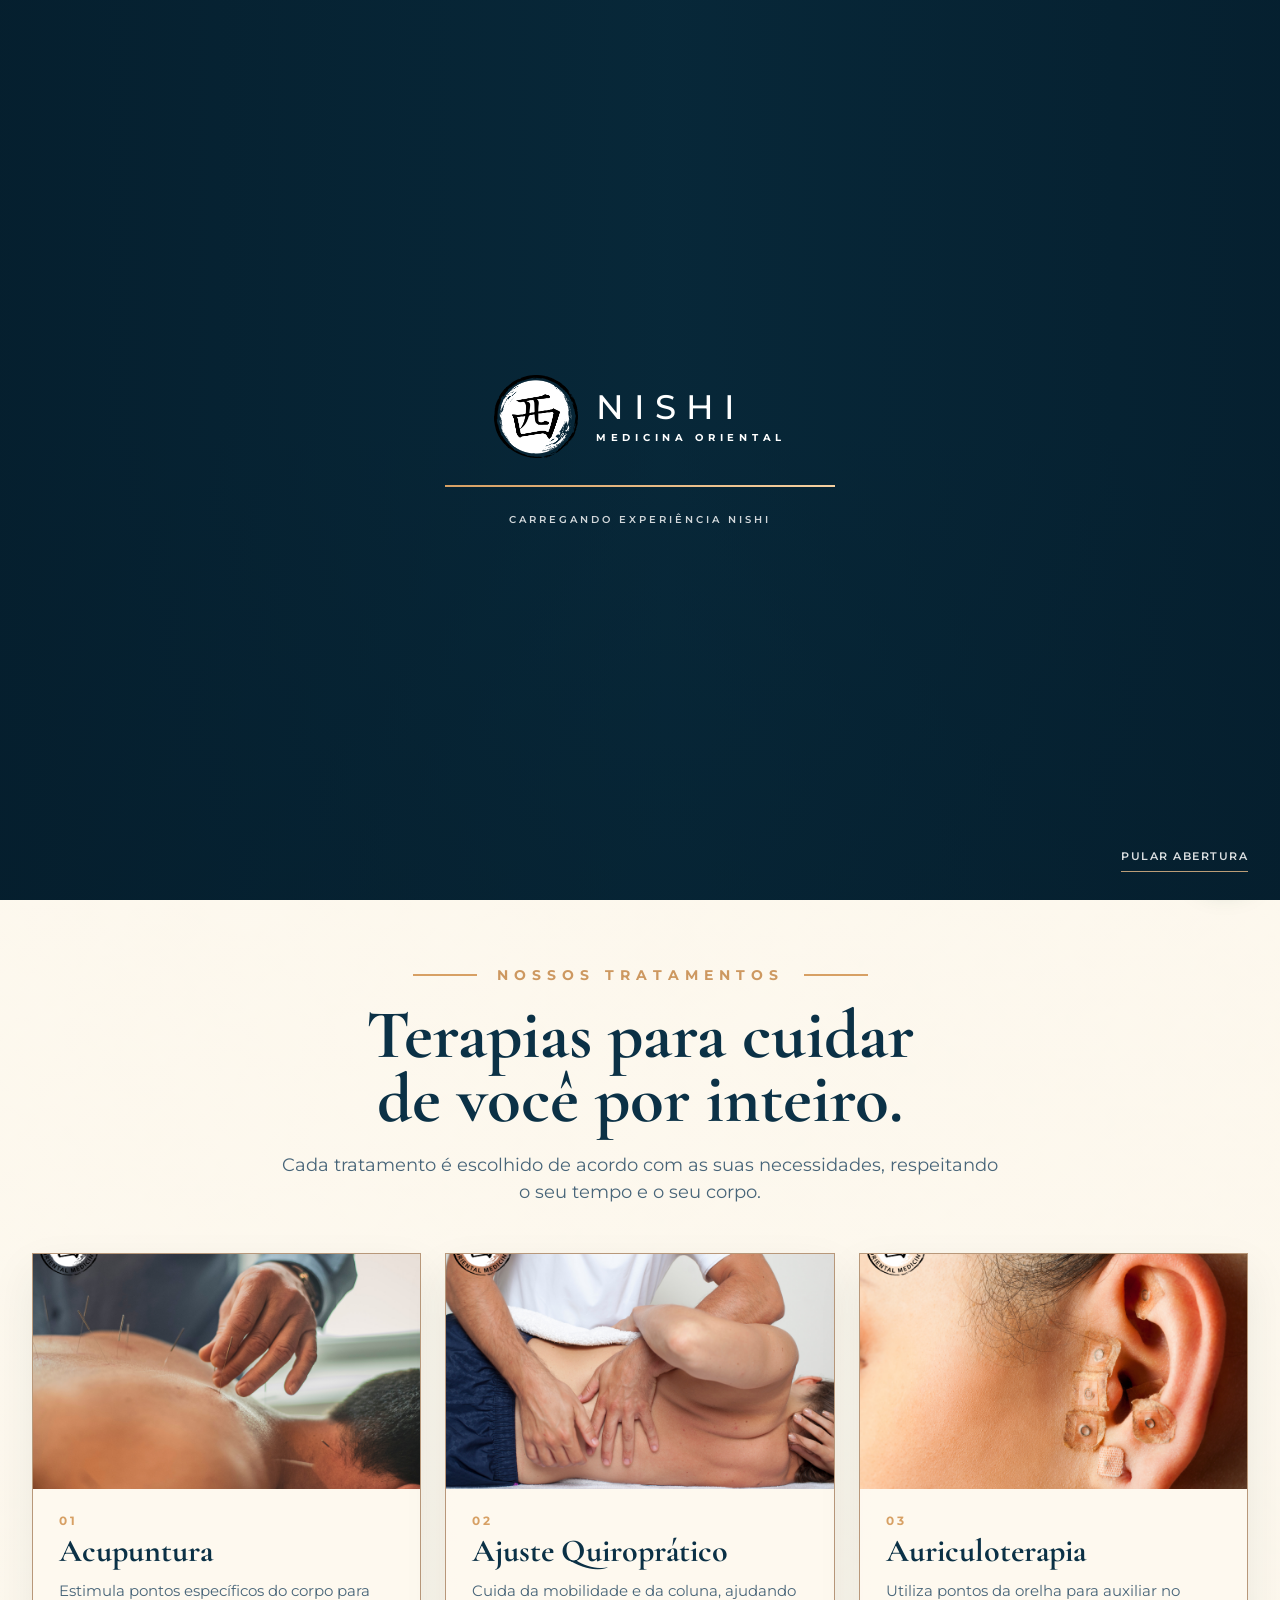
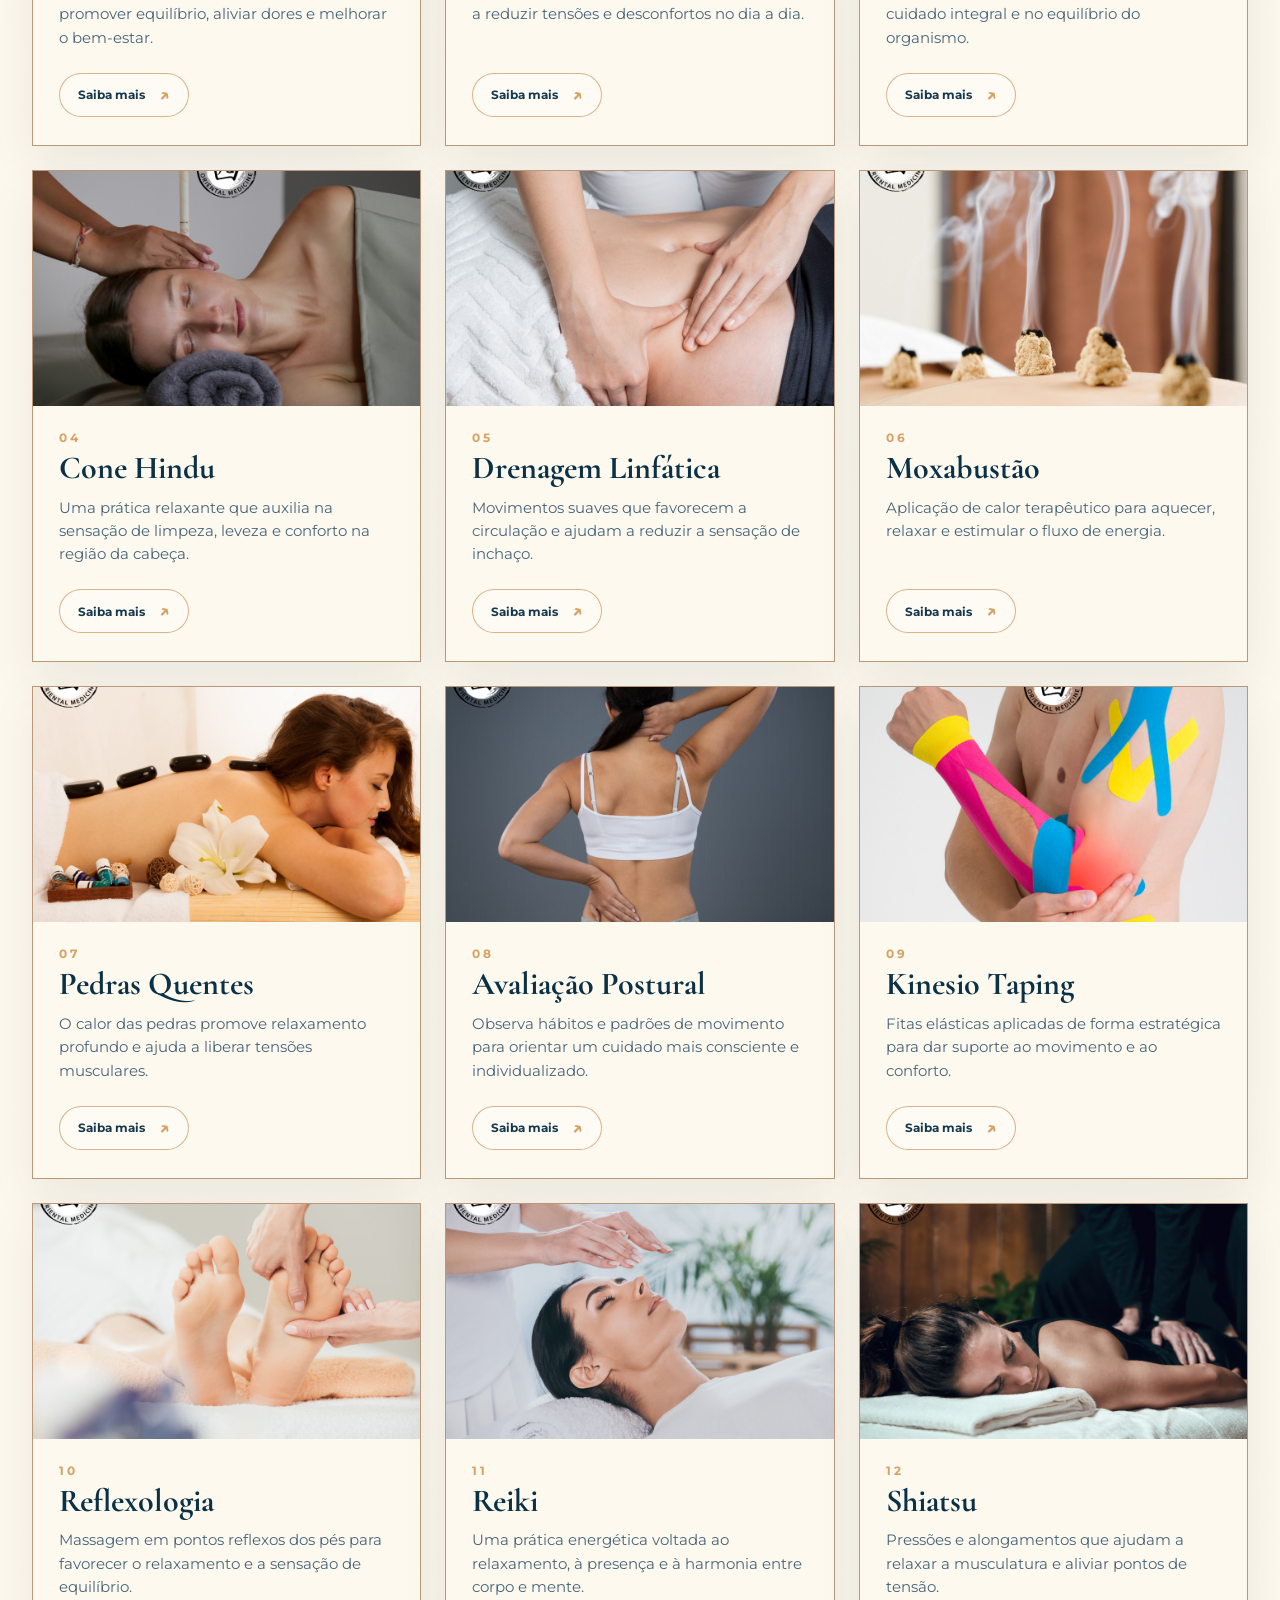
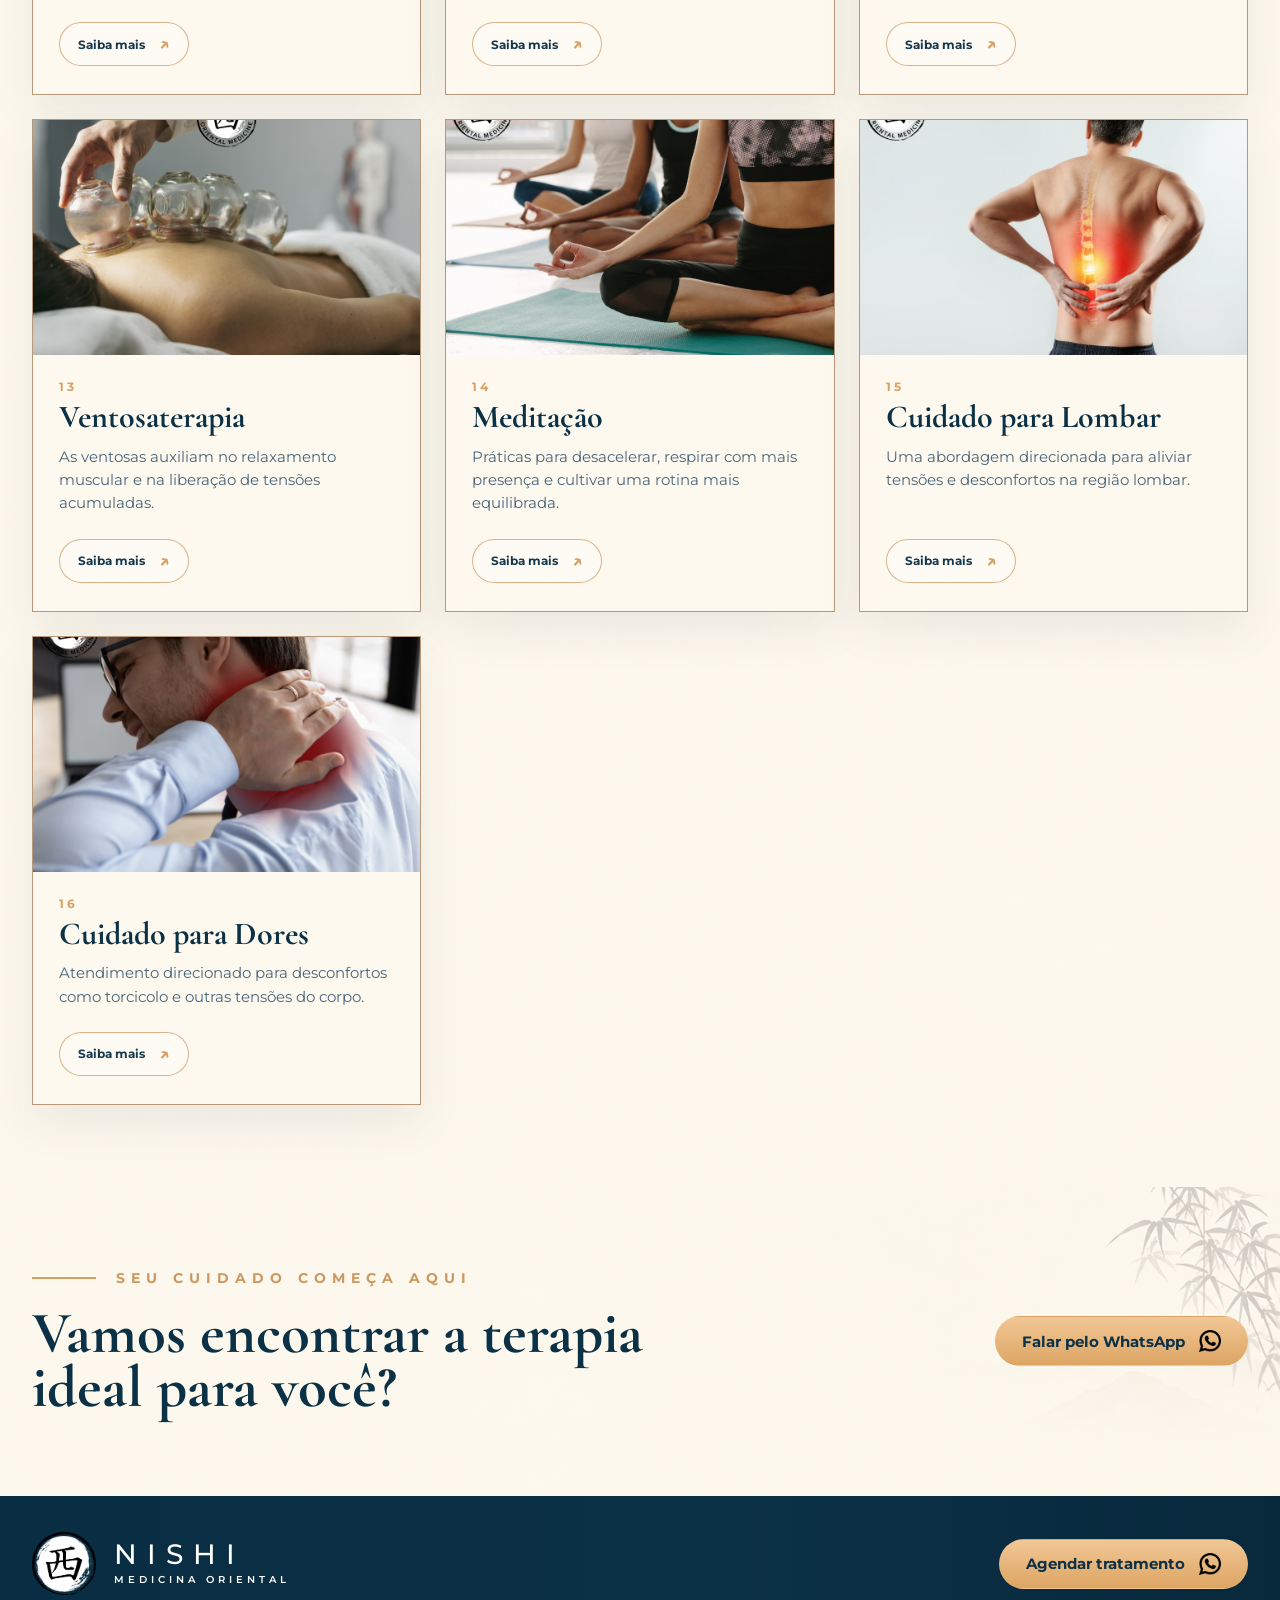
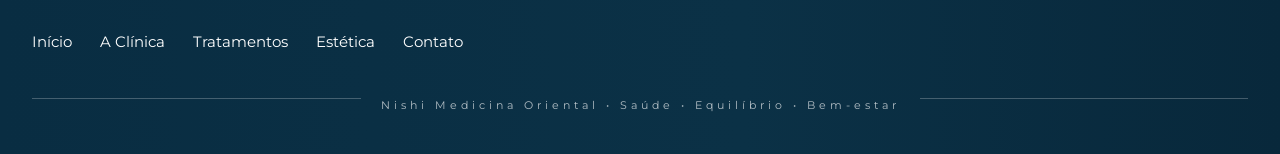
==== tratamentos.html @ 7519ce47 "adicionado novas imagens, e novas paginas para o projeto, ajuste moblie em todas as paginas" ====
<!DOCTYPE html>
<html lang="pt-br">

<head>
	<meta charset="UTF-8">
	<meta name="viewport" content="width=device-width, initial-scale=1.0">
	<title>Tratamentos | Nishi Medicina Oriental</title>
	<link rel="icon" type="image/png" href="./assets/img/logo.Nishi.png">
	<link rel="preconnect" href="https://fonts.googleapis.com">
	<link rel="preconnect" href="https://fonts.gstatic.com" crossorigin>
	<link href="https://fonts.googleapis.com/css2?family=Cormorant+Garamond:wght@600;700&family=Montserrat:wght@400;500;600;700&display=swap" rel="stylesheet">
	<link rel="stylesheet" href="./css/reset.css">
	<link rel="stylesheet" href="./css/style.css">
	<link rel="stylesheet" href="./css/responsive.css">
</head>

<body>
	<div class="preloader" id="preloader" role="status" aria-live="polite" aria-label="Carregando Nishi Medicina Oriental">
		<div class="preloader-video-wrap" aria-hidden="true">
			<video class="preloader-video" muted playsinline autoplay preload="auto">
				<source src="./assets/img/WhatsApp Video 2026-09-20 at 22.36.59 (1).mp4" type="video/mp4">
			</video>
		</div>
		<div class="preloader-shade" aria-hidden="true"></div>
		<div class="preloader-content">
			<div class="preloader-brand" aria-label="Nishi Medicina Oriental">
				<img src="./assets/img/logo.Nishi.png" alt="">
				<div><strong>NISHI</strong><small>MEDICINA ORIENTAL</small></div>
			</div>
			<div class="preloader-progress" aria-hidden="true"><span></span></div>
			<p>Carregando experiência Nishi</p>
		</div>
		<button class="preloader-skip" type="button">Pular abertura</button>
	</div>

	<header class="site-header">
		<div class="container header-inner">
			<a class="brand" href="./index.html#inicio" aria-label="Nishi Medicina Oriental">
				<span class="brand-mark"><img src="./assets/img/logo.Nishi.png" alt="Nishi Medicina Oriental"></span>
				<span class="brand-text"><strong>NISHI</strong><small>MEDICINA ORIENTAL</small></span>
			</a>
			<button class="menu-toggle" type="button" aria-label="Abrir menu" aria-expanded="false" aria-controls="main-nav"><span></span><span></span><span></span></button>
			<nav class="main-nav" id="main-nav" aria-label="Menu principal">
				<a href="./index.html#inicio">Início</a>
				<a href="./index.html#clinica">A Clínica</a>
				<a href="./index.html#medicina">Profissionais</a>
				<a class="active" href="./tratamentos.html" aria-current="page">Tratamentos</a>
				<a href="./estetica.html">Estética</a>
				<a href="./index.html#contato">Contato</a>
			</nav>
			<a class="btn btn-primary header-cta" href="https://wa.me/5547991197855?text=Olá!%20Gostaria%20de%20agendar%20um%20tratamento" target="_blank" rel="noopener">Agendar tratamento <img class="whatsapp-button-icon" src="./assets/img/whatsapp (4).png" alt=""></a>
		</div>
	</header>

	<main>
		<section class="therapy-page-hero section-cream" id="inicio">
			<div class="container therapy-page-hero-grid">
				<div class="therapy-page-copy">
					<p class="eyebrow"><span></span>Terapias Nishi</p>
					<h1>Cuidados que devolvem equilíbrio ao seu corpo.</h1>
					<p class="lead">Conheça nossas terapias integrativas e encontre um cuidado personalizado para aliviar tensões, recuperar sua energia e viver melhor.</p>
					<a class="btn btn-primary" href="#terapias">Conheça nossas terapias</a>
				</div>
				<div class="therapy-page-visual" aria-label="Terapias integrativas Nishi">
					<span class="enso enso-therapy-page"></span>
					<img src="./assets/img/Todasasterapias.png" alt="Terapias integrativas da Nishi">
				</div>
			</div>
		</section>

		<section class="therapy-page-services section-bg" id="terapias">
			<div class="container section-center">
				<p class="eyebrow center"><span></span>Nossos tratamentos<span></span></p>
				<h2>Terapias para cuidar<br>de você por inteiro.</h2>
				<p class="section-subtitle">Cada tratamento é escolhido de acordo com as suas necessidades, respeitando o seu tempo e o seu corpo.</p>

				<div class="therapy-page-grid">
					<article class="therapy-page-card"><div class="therapy-page-photo"><img src="./assets/img/acupuntura.terapias.png" alt="Acupuntura"></div><div class="therapy-page-card-content"><p class="card-number">01</p><h3>Acupuntura</h3><p>Estimula pontos específicos do corpo para promover equilíbrio, aliviar dores e melhorar o bem-estar.</p><a class="btn btn-outline" href="https://wa.me/5547991197855?text=Olá!%20Gostaria%20de%20saber%20mais%20sobre%20Acupuntura" target="_blank" rel="noopener">Saiba mais <span aria-hidden="true">↗</span></a></div></article>
					<article class="therapy-page-card"><div class="therapy-page-photo"><img src="./assets/img/ajuste.terapias.png" alt="Ajuste quiroprático"></div><div class="therapy-page-card-content"><p class="card-number">02</p><h3>Ajuste Quiroprático</h3><p>Cuida da mobilidade e da coluna, ajudando a reduzir tensões e desconfortos no dia a dia.</p><a class="btn btn-outline" href="https://wa.me/5547991197855?text=Olá!%20Gostaria%20de%20saber%20mais%20sobre%20Ajuste%20Quiroprático" target="_blank" rel="noopener">Saiba mais <span aria-hidden="true">↗</span></a></div></article>
					<article class="therapy-page-card"><div class="therapy-page-photo"><img src="./assets/img/auriculoterapia.png" alt="Auriculoterapia"></div><div class="therapy-page-card-content"><p class="card-number">03</p><h3>Auriculoterapia</h3><p>Utiliza pontos da orelha para auxiliar no cuidado integral e no equilíbrio do organismo.</p><a class="btn btn-outline" href="https://wa.me/5547991197855?text=Olá!%20Gostaria%20de%20saber%20mais%20sobre%20Auriculoterapia" target="_blank" rel="noopener">Saiba mais <span aria-hidden="true">↗</span></a></div></article>
					<article class="therapy-page-card"><div class="therapy-page-photo"><img src="./assets/img/cone.terapias.png" alt="Cone hindu"></div><div class="therapy-page-card-content"><p class="card-number">04</p><h3>Cone Hindu</h3><p>Uma prática relaxante que auxilia na sensação de limpeza, leveza e conforto na região da cabeça.</p><a class="btn btn-outline" href="https://wa.me/5547991197855?text=Olá!%20Gostaria%20de%20saber%20mais%20sobre%20Cone%20Hindu" target="_blank" rel="noopener">Saiba mais <span aria-hidden="true">↗</span></a></div></article>
					<article class="therapy-page-card"><div class="therapy-page-photo"><img src="./assets/img/drenagem.terapias.png" alt="Drenagem linfática"></div><div class="therapy-page-card-content"><p class="card-number">05</p><h3>Drenagem Linfática</h3><p>Movimentos suaves que favorecem a circulação e ajudam a reduzir a sensação de inchaço.</p><a class="btn btn-outline" href="https://wa.me/5547991197855?text=Olá!%20Gostaria%20de%20saber%20mais%20sobre%20Drenagem%20Linfática" target="_blank" rel="noopener">Saiba mais <span aria-hidden="true">↗</span></a></div></article>
					<article class="therapy-page-card"><div class="therapy-page-photo"><img src="./assets/img/moxa.terapias.png" alt="Moxabustão"></div><div class="therapy-page-card-content"><p class="card-number">06</p><h3>Moxabustão</h3><p>Aplicação de calor terapêutico para aquecer, relaxar e estimular o fluxo de energia.</p><a class="btn btn-outline" href="https://wa.me/5547991197855?text=Olá!%20Gostaria%20de%20saber%20mais%20sobre%20Moxabustão" target="_blank" rel="noopener">Saiba mais <span aria-hidden="true">↗</span></a></div></article>
					<article class="therapy-page-card"><div class="therapy-page-photo"><img src="./assets/img/pedras.terapias.png" alt="Terapia com pedras quentes"></div><div class="therapy-page-card-content"><p class="card-number">07</p><h3>Pedras Quentes</h3><p>O calor das pedras promove relaxamento profundo e ajuda a liberar tensões musculares.</p><a class="btn btn-outline" href="https://wa.me/5547991197855?text=Olá!%20Gostaria%20de%20saber%20mais%20sobre%20Terapia%20com%20Pedras%20Quentes" target="_blank" rel="noopener">Saiba mais <span aria-hidden="true">↗</span></a></div></article>
					<article class="therapy-page-card"><div class="therapy-page-photo"><img src="./assets/img/postura.terapias.png" alt="Avaliação postural"></div><div class="therapy-page-card-content"><p class="card-number">08</p><h3>Avaliação Postural</h3><p>Observa hábitos e padrões de movimento para orientar um cuidado mais consciente e individualizado.</p><a class="btn btn-outline" href="https://wa.me/5547991197855?text=Olá!%20Gostaria%20de%20saber%20mais%20sobre%20Avaliação%20Postural" target="_blank" rel="noopener">Saiba mais <span aria-hidden="true">↗</span></a></div></article>
					<article class="therapy-page-card"><div class="therapy-page-photo"><img src="./assets/img/quinesio.terapias.png" alt="Kinesio taping"></div><div class="therapy-page-card-content"><p class="card-number">09</p><h3>Kinesio Taping</h3><p>Fitas elásticas aplicadas de forma estratégica para dar suporte ao movimento e ao conforto.</p><a class="btn btn-outline" href="https://wa.me/5547991197855?text=Olá!%20Gostaria%20de%20saber%20mais%20sobre%20Kinesio%20Taping" target="_blank" rel="noopener">Saiba mais <span aria-hidden="true">↗</span></a></div></article>
					<article class="therapy-page-card"><div class="therapy-page-photo"><img src="./assets/img/reflaxologia.terapias.png" alt="Reflexologia"></div><div class="therapy-page-card-content"><p class="card-number">10</p><h3>Reflexologia</h3><p>Massagem em pontos reflexos dos pés para favorecer o relaxamento e a sensação de equilíbrio.</p><a class="btn btn-outline" href="https://wa.me/5547991197855?text=Olá!%20Gostaria%20de%20saber%20mais%20sobre%20Reflexologia" target="_blank" rel="noopener">Saiba mais <span aria-hidden="true">↗</span></a></div></article>
					<article class="therapy-page-card"><div class="therapy-page-photo"><img src="./assets/img/reiki.terapias.png" alt="Reiki"></div><div class="therapy-page-card-content"><p class="card-number">11</p><h3>Reiki</h3><p>Uma prática energética voltada ao relaxamento, à presença e à harmonia entre corpo e mente.</p><a class="btn btn-outline" href="https://wa.me/5547991197855?text=Olá!%20Gostaria%20de%20saber%20mais%20sobre%20Reiki" target="_blank" rel="noopener">Saiba mais <span aria-hidden="true">↗</span></a></div></article>
					<article class="therapy-page-card"><div class="therapy-page-photo"><img src="./assets/img/shiatsu.terapias.png" alt="Shiatsu"></div><div class="therapy-page-card-content"><p class="card-number">12</p><h3>Shiatsu</h3><p>Pressões e alongamentos que ajudam a relaxar a musculatura e aliviar pontos de tensão.</p><a class="btn btn-outline" href="https://wa.me/5547991197855?text=Olá!%20Gostaria%20de%20saber%20mais%20sobre%20Shiatsu" target="_blank" rel="noopener">Saiba mais <span aria-hidden="true">↗</span></a></div></article>
					<article class="therapy-page-card"><div class="therapy-page-photo"><img src="./assets/img/ventosa.terapias.png" alt="Ventosaterapia"></div><div class="therapy-page-card-content"><p class="card-number">13</p><h3>Ventosaterapia</h3><p>As ventosas auxiliam no relaxamento muscular e na liberação de tensões acumuladas.</p><a class="btn btn-outline" href="https://wa.me/5547991197855?text=Olá!%20Gostaria%20de%20saber%20mais%20sobre%20Ventosaterapia" target="_blank" rel="noopener">Saiba mais <span aria-hidden="true">↗</span></a></div></article>
					<article class="therapy-page-card"><div class="therapy-page-photo"><img src="./assets/img/meditação.teapias.png" alt="Meditação"></div><div class="therapy-page-card-content"><p class="card-number">14</p><h3>Meditação</h3><p>Práticas para desacelerar, respirar com mais presença e cultivar uma rotina mais equilibrada.</p><a class="btn btn-outline" href="https://wa.me/5547991197855?text=Olá!%20Gostaria%20de%20saber%20mais%20sobre%20Meditação" target="_blank" rel="noopener">Saiba mais <span aria-hidden="true">↗</span></a></div></article>
					<article class="therapy-page-card"><div class="therapy-page-photo"><img src="./assets/img/lombar.terapias.png" alt="Tratamento para lombar"></div><div class="therapy-page-card-content"><p class="card-number">15</p><h3>Cuidado para Lombar</h3><p>Uma abordagem direcionada para aliviar tensões e desconfortos na região lombar.</p><a class="btn btn-outline" href="https://wa.me/5547991197855?text=Olá!%20Gostaria%20de%20saber%20mais%20sobre%20Tratamento%20para%20Lombar" target="_blank" rel="noopener">Saiba mais <span aria-hidden="true">↗</span></a></div></article>
					<article class="therapy-page-card"><div class="therapy-page-photo"><img src="./assets/img/torcicolo.terapias.png" alt="Cuidado para torcicolo e dores"></div><div class="therapy-page-card-content"><p class="card-number">16</p><h3>Cuidado para Dores</h3><p>Atendimento direcionado para desconfortos como torcicolo e outras tensões do corpo.</p><a class="btn btn-outline" href="https://wa.me/5547991197855?text=Olá!%20Gostaria%20de%20saber%20mais%20sobre%20Tratamento%20para%20Dores" target="_blank" rel="noopener">Saiba mais <span aria-hidden="true">↗</span></a></div></article>
				</div>
			</div>
		</section>

		<section class="therapy-page-contact section-cream">
			<div class="container therapy-page-contact-inner">
				<div><p class="eyebrow"><span></span>Seu cuidado começa aqui</p><h2>Vamos encontrar a terapia ideal para você?</h2></div>
				<a class="btn btn-primary" href="https://wa.me/5547991197855?text=Olá!%20Gostaria%20de%20conhecer%20as%20terapias%20da%20Nishi" target="_blank" rel="noopener">Falar pelo WhatsApp <img class="whatsapp-button-icon" src="./assets/img/whatsapp (4).png" alt=""></a>
			</div>
		</section>
	</main>

	<footer class="site-footer">
		<div class="container footer-main">
			<a class="brand" href="./index.html#inicio" aria-label="Nishi Medicina Oriental"><span class="brand-mark"><img src="./assets/img/logo.Nishi.png" alt="Nishi Medicina Oriental"></span><span class="brand-text"><strong>NISHI</strong><small>MEDICINA ORIENTAL</small></span></a>
			<nav><a href="./index.html#inicio">Início</a><a href="./index.html#clinica">A Clínica</a><a href="./tratamentos.html">Tratamentos</a><a href="./estetica.html">Estética</a><a href="./index.html#contato">Contato</a></nav>
			<a class="btn btn-primary" href="https://wa.me/5547991197855?text=Olá!%20Gostaria%20de%20agendar%20um%20tratamento" target="_blank" rel="noopener">Agendar tratamento <img class="whatsapp-button-icon" src="./assets/img/whatsapp (4).png" alt=""></a>
		</div>
		<div class="footer-line"><span></span>Nishi Medicina Oriental • Saúde • Equilíbrio • Bem-estar<span></span></div>
	</footer>

	<a class="whatsapp-float" href="https://wa.me/5547991197855" target="_blank" rel="noopener" aria-label="Fale conosco pelo WhatsApp"><img src="./assets/img/whatsapp-original.svg" alt=""></a>
	<script src="./js/script.js"></script>
</body>
</html>
---- css/style.css ----
:root {
  --navy: #0b3146;
  --navy-2: #08293b;
  --cream: #f8f3e9;
  --cream-2: #fffaf0;
  --gold: #d7a064;
  --gold-2: #efc18c;
  --ink: #16394e;
  --muted: #486579;
  --line: rgba(202, 145, 88, 0.68);
  --shadow: 0 26px 70px rgba(21, 47, 56, 0.12);
  --serif: "Cormorant Garamond", Georgia, serif;
  --sans: "Montserrat", Arial, sans-serif;
  --header-height: 100px;
}

html {
  scroll-behavior: smooth;
  scroll-padding-top: var(--header-height);
  overflow-x: clip;
}


body {
  margin: 0;
  font-family: var(--sans);
  color: var(--ink);
  background: var(--cream);
}
body.is-loading {
  overflow: hidden;
}
.preloader {
  position: fixed;
  inset: 0;
  z-index: 100;
  display: grid;
  place-items: center;
  overflow: hidden;
  background: var(--navy-2);
  color: #fff;
  transition: opacity 0.72s ease, visibility 0.72s ease;
}
.preloader.is-finished {
  opacity: 0;
  visibility: hidden;
  pointer-events: none;
}
.preloader-video-wrap,
.preloader-shade {
  position: absolute;
  inset: 0;
}
.preloader-video {
  width: 100%;
  height: 100%;
  display: block;
  object-fit: cover;
  object-position: center;
  opacity: 0.84;
  transform: scale(1.04);
}
.preloader-shade {
  background:
    linear-gradient(90deg, rgba(5, 30, 45, 0.88), rgba(7, 38, 54, 0.47) 52%, rgba(5, 30, 45, 0.82)),
    linear-gradient(0deg, rgba(5, 30, 45, 0.55), transparent 52%);
}
.preloader-content {
  position: relative;
  z-index: 1;
  width: min(390px, calc(100% - 48px));
  display: grid;
  justify-items: center;
  gap: 26px;
  text-align: center;
}
.preloader-brand {
  display: inline-flex;
  align-items: center;
  gap: 18px;
  text-align: left;
}
.preloader-brand img {
  width: 84px;
  height: 84px;
  object-fit: contain;
}
.preloader-brand div {
  display: grid;
  gap: 7px;
}
.preloader-brand strong {
  font-size: 34px;
  font-weight: 500;
  letter-spacing: 10px;
  line-height: 1;
}
.preloader-brand small {
  font-size: 10px;
  font-weight: 700;
  letter-spacing: 4.7px;
  white-space: nowrap;
}
.preloader-progress {
  width: 100%;
  height: 2px;
  overflow: hidden;
  background: rgba(255, 255, 255, 0.28);
}
.preloader-progress span {
  display: block;
  width: 0;
  height: 100%;
  background: linear-gradient(90deg, var(--gold), #f5d0a1);
  animation: preload-progress 2.4s cubic-bezier(0.16, 1, 0.3, 1) forwards;
}
.preloader-content p {
  margin: 0;
  color: rgba(255, 255, 255, 0.82);
  font-size: 10px;
  font-weight: 600;
  letter-spacing: 3px;
  text-transform: uppercase;
}
.preloader-skip {
  position: absolute;
  z-index: 1;
  right: 32px;
  bottom: 28px;
  padding: 8px 0;
  border: 0;
  border-bottom: 1px solid rgba(239, 193, 140, 0.78);
  background: transparent;
  color: rgba(255, 255, 255, 0.86);
  cursor: pointer;
  font: 600 11px var(--sans);
  letter-spacing: 1.5px;
  text-transform: uppercase;
}
.preloader-skip:hover,
.preloader-skip:focus-visible {
  color: var(--gold-2);
  outline: none;
}
@keyframes preload-progress {
  from { width: 0; }
  to { width: 100%; }
}
@media (prefers-reduced-motion: reduce) {
  .preloader-progress span {
    animation-duration: 0.01ms;
  }
  .preloader {
    transition-duration: 0.01ms;
  }
}
a {
  color: inherit;
  text-decoration: none;
}
button,
input,
select,
textarea {
  font: inherit;
}
.container {
  width: min(calc(100% - 128px), 1500px);
  margin-inline: auto;
}

/* Grid and flex children must be able to shrink with the viewport. */
.container > *,
.container :where(div, article, aside, form, nav, a),
input,
select,
textarea {
  min-width: 0;
}

h1, h2, h3, p, small, .btn {
  overflow-wrap: anywhere;
}

.site-header {
  position: sticky;
  top: 0;
  z-index: 20;
  background: linear-gradient(90deg, #092d42, #0b3146 58%, #08283b);
  color: #fff;
  box-shadow: 0 1px 0 rgba(255, 255, 255, 0.08);
}
.header-inner {
  min-height: var(--header-height);
  display: flex;
  align-items: center;
  gap: 24px;
}
.brand {
  display: inline-flex;
  align-items: center;
  gap: 18px;
  flex: 0 0 auto;
}
.brand-mark {
  width: 76px;
  height: 76px;
  display: grid;
  place-items: center;
}
.brand-mark img {
  width: 100%;
  height: 100%;
  display: block;
  object-fit: contain;
}
.brand-text {
  display: grid;
  gap: 6px;
  letter-spacing: 12px;
}
.brand-text strong {
  font-size: 32px;
  font-weight: 500;
  line-height: 0.9;
}
.brand-text small {
  font-size: 12px;
  font-weight: 600;
  letter-spacing: 6px;
}
.main-nav {
  position: absolute;
  top: 100%;
  right: max(32px, calc((100% - 1500px) / 2));
  display: none;
  width: min(360px, 100%);
  max-height: calc(100vh - var(--header-height));
  max-height: calc(100dvh - var(--header-height));
  overflow-y: auto;
  overscroll-behavior: contain;
  padding: 16px 24px 24px;
  flex-direction: column;
  gap: 4px;
  background: var(--navy);
  box-shadow: 0 18px 28px rgba(8, 41, 59, 0.18);
  font-size: 15px;
  font-weight: 500;
}
.main-nav.open {
  display: flex;
}
.header-cta {
  margin-left: auto;
  order: 1;
}
.main-nav a,
.footer-main nav a {
  position: relative;
}
.main-nav a {
  padding: 14px 8px;
  min-height: 48px;
  color: rgba(255, 255, 255, 0.86);
  white-space: nowrap;
}
.main-nav a:hover,
.main-nav a.active {
  color: var(--gold-2);
}
.main-nav a::after,
.footer-main nav a::after {
  content: "";
  position: absolute;
  left: 50%;
  width: 62px;
  height: 10px;
  background-image: url("data:image/svg+xml,%3Csvg width='62' height='10' viewBox='0 0 62 10' fill='none' xmlns='http://www.w3.org/2000/svg'%3E%3Cpath d='M2 6.2C12.4 4.9 19.8 6.5 29.8 5.2C39.6 4 50.8 4.2 60 2.9' stroke='%23d7a064' stroke-width='1.45' stroke-linecap='round'/%3E%3Cpath d='M5.5 7.4C16.7 6.5 27.6 7 38.5 6.1C46.3 5.4 53 5.6 58.2 4.7' stroke='%23efc18c' stroke-width='1.05' stroke-linecap='round' opacity='0.9'/%3E%3Cpath d='M10.2 8.2C22.2 8 34 7 47 6.7' stroke='%23c88c4d' stroke-width='0.75' stroke-linecap='round' opacity='0.72'/%3E%3C/svg%3E");
  background-repeat: no-repeat;
  background-size: 100% 100%;
  opacity: 0;
  transform: translateX(-50%);
  transition: opacity 0.22s ease, transform 0.22s ease;
}
.main-nav a::after {
  bottom: 8px;
}
.footer-main nav a::after {
  bottom: -10px;
}
.main-nav a:hover::after,
.main-nav a.active::after,
.footer-main nav a:hover::after {
  opacity: 1;
  transform: translateX(-50%) translateY(1px);
}
.menu-toggle {
  display: block;
  flex: 0 0 48px;
  order: 2;
  width: 48px;
  height: 48px;
  cursor: pointer;
  border: 1px solid rgba(255, 255, 255, 0.24);
  background: transparent;
  border-radius: 8px;
}
.menu-toggle span {
  display: block;
  width: 22px;
  height: 2px;
  margin: 5px auto;
  background: #fff;
  transition: transform 0.2s ease, opacity 0.2s ease;
}
.menu-toggle[aria-expanded="true"] span:first-child {
  transform: translateY(7px) rotate(45deg);
}
.menu-toggle[aria-expanded="true"] span:nth-child(2) {
  opacity: 0;
}
.menu-toggle[aria-expanded="true"] span:last-child {
  transform: translateY(-7px) rotate(-45deg);
}
:where(a, button, input, select, textarea):focus-visible {
  outline: 3px solid var(--gold);
  outline-offset: 4px;
}

.btn {
  max-width: 100%;
  min-height: 50px;
  padding: 12px 26px;
  display: inline-flex;
  align-items: center;
  justify-content: center;
  gap: 14px;
  border-radius: 50px;
  border: 1px solid transparent;
  cursor: pointer;
  font-weight: 700;
  font-size: 15px;
  text-align: center;
  transition:
    transform 0.25s ease,
    box-shadow 0.25s ease;
}
.btn:hover {
  transform: translateY(-3px);
  box-shadow: 0 16px 34px rgba(181, 119, 62, 0.28);
}
.btn-primary {
  background: linear-gradient(180deg, #f1c795, #dda564);
  color: #0d3146;
}
.btn-outline {
  border-color: var(--line);
  background: rgba(255, 255, 255, 0.36);
  color: var(--ink);
}
.whatsapp-button-icon {
  flex-shrink: 0;
  width: 22px;
  height: 22px;
  display: block;
  object-fit: contain;
}
.whatsapp-float {
  position: fixed;
  right: 24px;
  bottom: 24px;
  z-index: 30;
  width: 62px;
  height: 62px;
  display: grid;
  place-items: center;
  border-radius: 50%;
  background: #25d366;
  box-shadow: 0 12px 28px rgba(17, 75, 45, 0.28);
  transition: transform 0.25s ease;
}
.whatsapp-float:hover {
  transform: translateY(-4px) scale(1.04);
}
.whatsapp-float img {
  width: 36px;
  height: 36px;
  display: block;
}

.section-cream,
.section-bg {
  background-color: var(--cream-2);
  background-image:
    linear-gradient(rgba(255, 250, 240, 0.76), rgba(255, 250, 240, 0.8)),
    url("../assets/img/planodefundo.png");
  background-size: cover;
  background-position: center;
  background-repeat: no-repeat;
}
.section-bg {
  background-attachment: scroll;
}
.hero,
.treatments,
.clinic,
.team,
.reviews,
.contact {
  width: 100%;
  min-height: calc(100svh - var(--header-height));
  scroll-margin-top: var(--header-height);
  display: flex;
  align-items: center;
}
.hero {
  height: auto;
  overflow: hidden;
}
.hero-grid {
  min-height: inherit;
  display: grid;
  grid-template-columns: minmax(0, 0.47fr) minmax(0, 0.53fr);
  align-items: center;
  gap: 48px;
  padding: 48px 0;
}
.eyebrow {
  display: flex;
  align-items: center;
  gap: 20px;
  color: #cd9860;
  font-size: 14px;
  font-weight: 700;
  letter-spacing: 6px;
  text-transform: uppercase;
  line-height: 1.6;
  margin-bottom: 18px;
}
.eyebrow span {
  flex-shrink: 0;
  width: 64px;
  height: 2px;
  background: var(--gold);
}
.eyebrow.center {
  justify-content: center;
}
h1,
h2,
h3 {
  font-family: var(--serif);
  color: var(--navy);
  font-weight: 700;
}
h1 {
  max-width: 870px;
  font-size: clamp(60px, 5.2vw, 108px);
  line-height: 0.9;
}
h2 {
  font-size: clamp(58px, 5.4vw, 92px);
  line-height: 0.92;
}
.lead,
.section-text,
.section-subtitle {
  color: var(--muted);
  font-size: 20px;
  line-height: 1.55;
}
.lead {
  max-width: 670px;
  margin: 36px 0 42px;
}
.actions {
  display: flex;
  flex-wrap: wrap;
  gap: 24px;
}
.hero-visual {
  position: relative;
  display: grid;
  place-items: end center;
}
.hero-visual img {
  position: relative;
  z-index: 2;
  width: min(84%, 700px);
  filter: drop-shadow(0 26px 22px rgba(17, 43, 58, 0.1));
}
.enso {
  position: absolute;
  border-radius: 50%;
  pointer-events: none;
}
.enso-large {
  inset: 10px 0 auto auto;
  width: min(92%, 690px);
  height: min(92%, 690px);
  border: 3px solid rgba(214, 161, 99, 0.52);
  border-left-color: transparent;
  transform: rotate(-28deg);
}
.enso-soft {
  width: 520px;
  height: 650px;
  right: 115px;
  bottom: 4px;
  background: rgba(179, 160, 135, 0.23);
}
.dot {
  position: absolute;
  left: -70px;
  bottom: 160px;
  width: 28px;
  height: 28px;
  border-radius: 50%;
  background: var(--gold);
}

.section-center {
  padding: 64px 0 66px;
  text-align: center;
}
.section-center h2 {
  margin-bottom: 20px;
}
.section-subtitle {
  max-width: 720px;
  margin: 0 auto;
  font-size: 18px;
}
.treatments-grid {
  display: grid;
  grid-template-columns: minmax(0, 1fr) minmax(0, 1fr) minmax(0, 1.1fr);
  align-items: center;
  gap: 48px;
  margin-top: 30px;
  text-align: left;
}
.treatments h2 {
  font-size: clamp(50px, 4.2vw, 76px);
}
.oval-photo {
  position: relative;
  width: 100%;
  aspect-ratio: 1.7;
  border-radius: 42% 58% 48% 52% / 52% 42% 58% 48%;
  overflow: hidden;
  background-size: cover;
  box-shadow: var(--shadow);
}
.photo-quiropraxia {
  background: url("../assets/img/Quiropraxia.png") 28% 55% / 138% no-repeat;
}
.photo-acupuntura {
  background: url("../assets/img/Acopultura.jpeg") 57% 44% / 132% no-repeat;
}
.therapy-info {
  margin-top: 22px;
}
.round-icon {
  width: 64px;
  height: 64px;
  display: inline-grid;
  place-items: center;
  border: 2px solid var(--line);
  border-radius: 50%;
  color: var(--gold);
  font-family: var(--serif);
  font-size: 32px;
}
.therapy-info h3 {
  display: inline-block;
  margin-left: 16px;
  font-size: 34px;
  vertical-align: middle;
}
.therapy-info p {
  max-width: 410px;
  margin: 18px 0;
  color: var(--muted);
  font-size: 16px;
  line-height: 1.45;
}
.therapy-info i,
.doctor-card i,
.review-card i {
  display: block;
  width: 78px;
  height: 2px;
  background: var(--gold);
}
.therapy-more {
  position: relative;
  min-height: 340px;
  padding: 48px 36px;
  display: grid;
  justify-items: center;
  align-content: center;
  text-align: center;
  overflow: hidden;
}
.therapy-more::before {
  content: "";
  position: absolute;
  inset: 34px;
  border-radius: 50%;
  background:
    linear-gradient(rgba(255, 250, 240, 0.72), rgba(255, 250, 240, 0.72)),
    url("../assets/img/Todasasterapias.png") center 54% / cover;
  opacity: 0.26;
}
.therapy-more h3,
.therapy-more p,
.therapy-more .round-icon,
.therapy-more .btn {
  position: relative;
  z-index: 1;
}
.therapy-more h3 {
  margin: 20px 0 14px;
  font-size: 38px;
  line-height: 0.94;
}
.therapy-more p {
  max-width: 330px;
  margin-bottom: 22px;
  font-size: 16px;
  line-height: 1.45;
}

.aesthetic-hero-grid {
  min-height: calc(100svh - var(--header-height));
  display: grid;
  grid-template-columns: minmax(0, 0.86fr) minmax(0, 1.14fr);
  align-items: center;
  gap: 48px;
  padding-block: 48px;
}
.aesthetic-hero {
  overflow: hidden;
}
.aesthetic-hero-copy h1 {
  max-width: 760px;
}
.aesthetic-hero-visual {
  position: relative;
  min-height: clamp(320px, 40vw, 620px);
  display: grid;
  place-items: center;
}
.aesthetic-hero-visual img {
  position: relative;
  z-index: 1;
  width: min(100%, 650px);
  max-height: 650px;
  object-fit: contain;
  filter: drop-shadow(0 26px 22px rgba(17, 43, 58, 0.12));
}

.enso img {
  border-radius: 50px;
}
.enso-aesthetic {
  width: min(96%, 620px);
  height: min(96%, 620px);
  border: 3px solid rgba(214, 161, 99, 0.52);
  border-left-color: transparent;
  transform: rotate(-28deg);
}
.aesthetic-services .section-center {
  padding-bottom: 82px;
}
.aesthetic-grid {
  display: grid;
  grid-template-columns: repeat(3, minmax(0, 1fr));
  gap: 32px;
  margin-top: 46px;
  text-align: left;
}
.aesthetic-card {
  display: flex;
  flex-direction: column;
  border: 1px solid rgba(148, 100, 61, 0.65);
  background: rgba(255, 250, 240, 0.74);
  box-shadow: 0 18px 42px rgba(21, 47, 56, 0.08);
}
.aesthetic-card-featured {
  grid-column: 2;
}
.aesthetic-photo {
  height: 250px;
  overflow: hidden;
  background: var(--cream);
}
.aesthetic-photo img {
  width: 100%;
  height: 100%;
  display: block;
  object-fit: cover;
  transition: transform 0.5s ease;
}
.aesthetic-card:hover .aesthetic-photo img {
  transform: scale(1.045);
}
.aesthetic-card-content {
  flex: 1;
  display: flex;
  flex-direction: column;
  align-items: flex-start;
  padding: 24px 26px 28px;
}
.card-number {
  margin: 0 0 8px;
  color: var(--gold);
  font-size: 12px;
  font-weight: 700;
  letter-spacing: 3px;
}
.aesthetic-card h3 {
  margin: 0 0 12px;
  font-size: 33px;
  line-height: 0.96;
}
.aesthetic-card-content > p:not(.card-number) {
  margin: 0 0 24px;
  color: var(--muted);
  font-size: 15px;
  line-height: 1.55;
}
.aesthetic-card .btn {
  min-height: 44px;
  margin-top: auto;
  padding: 0 18px;
  font-size: 12px;
}
.aesthetic-card .btn span {
  color: var(--gold);
  font-size: 18px;
}
.aesthetic-contact-inner {
  display: flex;
  align-items: center;
  justify-content: space-between;
  gap: 40px;
  padding: 80px 0;
}
.aesthetic-contact h2 {
  max-width: 700px;
  margin-top: 18px;
  font-size: clamp(48px, 4.6vw, 74px);
}

.therapy-page-hero-grid {
  min-height: calc(100svh - var(--header-height));
  display: grid;
  grid-template-columns: minmax(0, 0.86fr) minmax(0, 1.14fr);
  align-items: center;
  gap: 48px;
  padding-block: 48px;
}
.therapy-page-hero {
  overflow: hidden;
}
.therapy-page-copy h1 {
  max-width: 760px;
}
.therapy-page-visual {
  position: relative;
  min-height: clamp(320px, 40vw, 620px);
  display: grid;
  place-items: center;
}
.therapy-page-visual img {
  position: relative;
  z-index: 1;
  width: min(100%, 650px);
  max-height: 650px;
  object-fit: contain;
  filter: drop-shadow(0 26px 22px rgba(17, 43, 58, 0.12));
}
.enso-therapy-page {
  width: min(96%, 620px);
  height: min(96%, 620px);
  border: 3px solid rgba(214, 161, 99, 0.52);
  border-left-color: transparent;
  transform: rotate(-28deg);
}
.therapy-page-services .section-center {
  padding-bottom: 82px;
}
.therapy-page-grid {
  display: grid;
  grid-template-columns: repeat(3, minmax(0, 1fr));
  gap: 32px;
  margin-top: 46px;
  text-align: left;
}
.therapy-page-card {
  display: flex;
  flex-direction: column;
  border: 1px solid rgba(148, 100, 61, 0.65);
  background: rgba(255, 250, 240, 0.74);
  box-shadow: 0 18px 42px rgba(21, 47, 56, 0.08);
}
.therapy-page-photo {
  height: 235px;
  overflow: hidden;
  background: var(--cream);
}
.therapy-page-photo img {
  width: 100%;
  height: 100%;
  display: block;
  object-fit: cover;
  transition: transform 0.5s ease;
}
.therapy-page-card:hover .therapy-page-photo img {
  transform: scale(1.045);
}
.therapy-page-card-content {
  flex: 1;
  display: flex;
  flex-direction: column;
  align-items: flex-start;
  padding: 24px 26px 28px;
}
.therapy-page-card h3 {
  margin: 0 0 12px;
  font-size: 32px;
  line-height: 0.96;
}
.therapy-page-card-content > p:not(.card-number) {
  margin: 0 0 24px;
  color: var(--muted);
  font-size: 15px;
  line-height: 1.55;
}
.therapy-page-card .btn {
  min-height: 44px;
  margin-top: auto;
  padding: 0 18px;
  font-size: 12px;
}
.therapy-page-card .btn span {
  color: var(--gold);
  font-size: 18px;
}
.therapy-page-contact-inner {
  display: flex;
  align-items: center;
  justify-content: space-between;
  gap: 40px;
  padding: 80px 0;
}
.therapy-page-contact h2 {
  max-width: 700px;
  margin-top: 18px;
  font-size: clamp(48px, 4.6vw, 74px);
}

.clinic-grid,
.contact-grid {
  display: grid;
  grid-template-columns: minmax(0, 0.9fr) minmax(0, 1.1fr);
  align-items: center;
  gap: 90px;
  padding: 58px 0 64px;
}
.clinic,
.contact {
  overflow: hidden;
}
.clinic h2,
.team-intro h2,
.reviews-grid > aside h2,
.contact h2 {
  max-width: 690px;
  font-size: clamp(50px, 4.1vw, 70px);
}
.clinic .section-text,
.team .section-text,
.reviews .section-text,
.contact .section-text {
  max-width: 900px;
  margin: 24px 0 28px;
  font-size: 17px;
}
.features {
  display: grid;
  grid-template-columns: repeat(2, minmax(0, 1fr));
  gap: 20px 36px;
  margin-bottom: 28px;
}
.feature {
  display: grid;
  grid-template-columns: 56px minmax(0, 1fr);
  gap: 0 14px;
}
.feature span,
.contact-items span {
  display: grid;
  place-items: center;
  border: 2px solid var(--line);
  border-radius: 50%;
  color: var(--gold);
}
.feature span {
  grid-row: span 2;
  width: 54px;
  height: 54px;
  font-size: 26px;
}
.feature strong {
  margin-top: 4px;
  font-size: 15px;
}
.feature p {
  color: var(--muted);
  font-size: 13px;
  line-height: 1.55;
}
.clinic-collage {
  position: relative;
  height: 540px;
}
.clinic-photo {
  position: absolute;
  z-index: 1;
  margin: 0;
  overflow: hidden;
  border-radius: 14px;
  border: 2px solid rgba(255, 255, 255, 0.8);
  box-shadow: var(--shadow);
}
.clinic-photo img {
  width: 100%;
  height: 100%;
  display: block;
  object-fit: cover;
}
.photo-reception {
  width: 58%;
  height: 320px;
  left: 4%;
  top: 48px;
}
.photo-room {
  width: 38%;
  height: 280px;
  right: 2%;
  top: 150px;
}
.photo-detail {
  width: 58%;
  height: 250px;
  left: 24%;
  bottom: 48px;
}
.collage-toggle {
  position: absolute;
  z-index: 3;
  right: 9%;
  bottom: 0;
  display: inline-flex;
  align-items: center;
  gap: 9px;
  min-height: 42px;
  padding: 0 17px;
  border: 1px solid var(--line);
  border-radius: 999px;
  background: rgba(248, 243, 233, 0.92);
  color: var(--ink);
  cursor: pointer;
  font: 600 12px var(--sans);
}
.collage-toggle span:first-child {
  color: var(--gold);
  font-size: 22px;
}
.enso-collage {
  inset: 0 4% 0 18%;
  border: 2px solid var(--line);
  border-left-color: transparent;
  border-radius: 50%;
  transform: rotate(-22deg);
}

.team-grid,
.reviews-grid {
  display: grid;
  grid-template-columns: minmax(0, 0.8fr) minmax(0, 2fr);
  gap: 80px;
  align-items: center;
  padding: 58px 0 64px;
}
.doctor-list,
.review-track {
  display: grid;
  grid-template-columns: repeat(3, minmax(0, 1fr));
  gap: 24px;
}
.doctor-card,
.review-card,
.frame-card {
  position: relative;
  border: 1px solid rgba(148, 100, 61, 0.65);
  background: rgba(255, 250, 240, 0.72);
}
.doctor-card {
  min-height: 500px;
  padding: 0 24px 28px;
}
.doctor-card::before,
.doctor-card::after,
.frame-card::before,
.frame-card::after {
  content: "";
  position: absolute;
  width: 36px;
  height: 36px;
  border-color: #9a633f;
  pointer-events: none;
}
.doctor-card::before,
.frame-card::before {
  left: -7px;
  top: -7px;
  border-left: 3px double #9a633f;
  border-top: 3px double #9a633f;
}
.doctor-card::after,
.frame-card::after {
  right: -7px;
  bottom: -7px;
  border-right: 3px double #9a633f;
  border-bottom: 3px double #9a633f;
}
.doctor-photo {
  height: 270px;
  margin: 0 -14px 20px;
  background-position: center;
  background-size: cover;
}
.doctor-1 {
  background-image: url("../assets/img/emmanuel.doutorclininanishi.jpg");
}
.doctor-2 {
  background-image: url("../assets/img/doutora.clinicanishi.png");
}
.doctor-3 {
  background-image: url("../assets/img/estetica.doutora.png");
}
.doctor-card h3 {
  font-size: 27px;
}
.doctor-card .role {
  margin: 10px 0 18px;
  color: #d09b65;
  font-size: 12px;
  font-weight: 700;
  letter-spacing: 3px;
  text-transform: uppercase;
}
.doctor-card > p:last-child,
.review-card > p:not(.stars) {
  color: var(--muted);
  font-size: 15px;
  line-height: 1.5;
}
.reviews-grid {
  padding-top: 58px;
}
.google-rating {
  display: flex;
  align-items: center;
  gap: 24px;
  margin: 24px 0 30px;
}
.google-rating > strong,
.review-head > strong {
  font-family: Arial, sans-serif;
  font-size: 56px;
  color: #4285f4;
}
.google-rating b,
.google-rating small {
  display: block;
}
.google-rating em {
  display: block;
  color: var(--navy);
  font-family: var(--serif);
  font-size: 42px;
  font-style: normal;
}
.review-card {
  min-height: 350px;
  padding: 24px;
  border-radius: 8px;
}
.review-head {
  display: flex;
  align-items: center;
  gap: 18px;
}
.review-head span {
  width: 54px;
  height: 54px;
  display: grid;
  place-items: center;
  border-radius: 50%;
  color: #fff;
  background: var(--navy);
  font-size: 29px;
}
.review-head small {
  display: block;
  color: var(--muted);
  margin-top: 5px;
}
.review-head > strong {
  margin-left: auto;
  font-size: 28px;
}
.stars {
  margin: 24px 0 14px;
  color: #d29c61;
  font-size: 25px;
  letter-spacing: 4px;
}
.review-card i {
  margin-top: 24px;
}
.slider-controls {
  display: flex;
  align-items: center;
  justify-content: center;
  gap: 22px;
  margin-top: 26px;
}
.slider-btn {
  width: 46px;
  height: 46px;
  border: 1px solid var(--line);
  border-radius: 50%;
  color: var(--gold);
  background: transparent;
  font-size: 36px;
  cursor: pointer;
}
.pager {
  display: flex;
  gap: 12px;
}
.pager b {
  width: 9px;
  height: 9px;
  border: 1px solid var(--gold);
  border-radius: 50%;
}
.pager b:first-child {
  background: var(--gold);
}

.contact-items {
  display: grid;
  grid-template-columns: 1fr;
  gap: 20px;
  margin-top: 22px;
}
.contact-items a {
  display: grid;
  grid-template-columns: 54px minmax(0, 1fr);
  gap: 0 14px;
  align-items: center;
}
.contact-items span {
  grid-row: span 2;
  width: 52px;
  height: 52px;
  font-size: 28px;
}
.contact-items small {
  color: var(--muted);
  line-height: 1.35;
}
.contact-form {
  padding: 32px 28px 30px;
}
.form-row {
  display: grid;
  grid-template-columns: repeat(2, minmax(0, 1fr));
  gap: 14px;
}
input,
select,
textarea {
  width: 100%;
  border: 1px solid rgba(98, 87, 72, 0.28);
  border-radius: 8px;
  background: rgba(255, 255, 255, 0.32);
  color: var(--ink);
  outline: none;
}
input,
select {
  height: 52px;
  padding: 0 16px;
}
textarea {
  resize: vertical;
  min-height: 100px;
  padding: 14px 16px;
}
.contact-form > * + * {
  margin-top: 16px;
}
.contact-form .btn {
  width: 100%;
  border: 0;
}
.form-status {
  min-height: 20px;
  color: var(--navy);
  font-size: 14px;
  text-align: center;
}
.site-footer {
  padding: 36px 0 42px;
  color: #fff;
  background: linear-gradient(90deg, #092d42, #0b3146 58%, #08283b);
}
.footer-main {
  display: flex;
  flex-wrap: wrap;
  align-items: center;
  gap: 52px;
}
.footer-main nav {
  margin-left: auto;
  display: flex;
  flex-wrap: wrap;
  gap: 32px;
  font-size: 15px;
}
.footer-main nav a {
  display: inline-flex;
  align-items: center;
  min-height: 44px;
}
.footer-line {
  width: min(100% - 128px, 1500px);
  margin: 34px auto 0;
  display: flex;
  gap: 20px;
  color: rgba(255, 255, 255, 0.68);
  font-size: 11px;
  letter-spacing: 4px;
  text-align: center;
}
.footer-line span {
  height: 1px;
  flex: 1;
  background: rgba(255, 255, 255, 0.24);
}
---- css/responsive.css ----
﻿/* Shared sizing protects intermediate widths and browser zoom. */
.hero-visual .enso-large {
    inset: auto 8% 8% auto;
    width: 78%;
    height: auto;
    aspect-ratio: 1;
}
.hero-visual .enso-soft {
    width: 72%;
    height: 90%;
    right: 14%;
    bottom: 0;
}
.enso-aesthetic,
.enso-therapy-page {
    width: 74%;
    height: auto;
    aspect-ratio: 1;
}
.hero-visual img,
.aesthetic-hero-visual img,
.therapy-page-visual img {
    height: auto;
}
.aesthetic-contact-inner > .btn,
.therapy-page-contact-inner > .btn {
    flex-shrink: 0;
}

/* Notebooks and MacBooks: room for text and full-height content. */
@media (max-width: 1440px) {
    .container { width: min(calc(100% - 64px), 1280px); }
    .brand-mark { width: 64px; height: 64px; }
    .brand-text strong { font-size: 28px; letter-spacing: 10px; }
    .brand-text small { font-size: 10px; letter-spacing: 4px; }
    .hero-grid,
    .aesthetic-hero-grid,
    .therapy-page-hero-grid,
    .treatments-grid,
    .clinic-grid,
    .contact-grid { gap: 32px; }
    .team-grid,
    .reviews-grid {
        grid-template-columns: minmax(0, 1fr);
        gap: 40px;
    }
    .team-intro,
    .reviews-grid > aside { max-width: 760px; }
    .aesthetic-grid,
    .therapy-page-grid { gap: 24px; }
    .footer-main { gap: 24px; }
    .footer-main nav {
        order: 3;
        width: 100%;
        margin-left: 0;
        gap: 12px 28px;
    }
    .footer-main > .btn { margin-left: auto; }
    .footer-line { width: calc(100% - 64px); }
}

/* Tablets, including landscape: two cards per row and stacked introductions. */
@media (max-width: 1120px) {
    :root { --header-height: 88px; }
    .container { width: calc(100% - 48px); }
    .hero,
    .treatments,
    .clinic,
    .team,
    .reviews,
    .contact {
        min-height: 0;
        display: block;
    }
    .hero-grid,
    .clinic-grid,
    .contact-grid,
    .aesthetic-hero-grid,
    .therapy-page-hero-grid {
        grid-template-columns: minmax(0, 1fr);
        min-height: 0;
        gap: 40px;
    }
    .hero-grid,
    .aesthetic-hero-grid,
    .therapy-page-hero-grid { padding-block: 48px; }
    .hero-copy,
    .aesthetic-hero-copy,
    .therapy-page-copy { max-width: 760px; }
    .hero-visual,
    .aesthetic-hero-visual,
    .therapy-page-visual {
        width: min(100%, 560px);
        min-height: 0;
        margin-inline: auto;
    }
    .hero-visual img {
        width: 80%;
        max-height: 540px;
        object-fit: contain;
    }
    .aesthetic-hero-visual img,
    .therapy-page-visual img {
        width: 100%;
        max-height: 500px;
    }
    .dot { display: none; }
    .treatments-grid,
    .aesthetic-grid,
    .therapy-page-grid { grid-template-columns: repeat(2, minmax(0, 1fr)); }
    .therapy-more,
    .aesthetic-card-featured {
        grid-column: 1 / -1;
        width: 100%;
        max-width: 520px;
        margin-inline: auto;
    }
    .clinic-collage {
        width: min(100%, 760px);
        margin-inline: auto;
    }
    .contact-items { grid-template-columns: repeat(3, minmax(0, 1fr)); }
    .contact-form {
        width: 100%;
        max-width: 760px;
        margin-inline: auto;
    }
    .aesthetic-contact-inner,
    .therapy-page-contact-inner {
        align-items: flex-start;
        flex-direction: column;
        gap: 28px;
    }
    .doctor-card { padding-inline: 18px; min-height: 0; }
    .doctor-photo { height: 260px; margin-inline: -8px; }
    .review-track { grid-template-columns: minmax(0, 1fr); }
    .review-card { min-height: 0; }
}

@media (max-width: 760px) {
    :root { --header-height: 80px; }
    .container { width: calc(100% - 40px); }
    .header-inner { gap: 12px; }
    .brand { gap: 10px; }
    .brand-mark { width: 48px; height: 48px; flex-shrink: 0; }
    .brand-text { gap: 6px; }
    .brand-text strong { font-size: 24px; letter-spacing: 8px; }
    .brand-text small { font-size: 8px; letter-spacing: 2.5px; }
    .menu-toggle { margin-left: auto; }
    .main-nav {
        left: 0;
        right: 0;
        width: 100%;
        padding-inline: 20px;
        padding-bottom: max(20px, env(safe-area-inset-bottom));
    }
    .header-cta { display: none; }
    .section-cream,
    .section-bg {
        background-size: 100% 100%, auto 100%;
        background-position: center, center bottom;
    }
    .hero-grid,
    .section-center,
    .clinic-grid,
    .team-grid,
    .reviews-grid,
    .contact-grid,
    .aesthetic-hero-grid,
    .aesthetic-contact-inner,
    .therapy-page-hero-grid,
    .therapy-page-contact-inner {
        padding-block: 48px;
        gap: 32px;
    }
    h1 { font-size: clamp(42px, 10.5vw, 68px); line-height: 1; }
    h2,
    .treatments h2,
    .clinic h2,
    .team-intro h2,
    .reviews-grid > aside h2,
    .contact h2,
    .aesthetic-contact h2,
    .therapy-page-contact h2 {
        font-size: clamp(36px, 8.5vw, 56px);
        line-height: 1.05;
    }
    .lead,
    .section-text,
    .section-subtitle { font-size: 17px; line-height: 1.6; }
    .lead { margin: 24px 0 28px; }
    .eyebrow { gap: 10px; font-size: 10px; letter-spacing: 2.5px; }
    .eyebrow span { width: 24px; }
    .actions { gap: 14px; }
    .btn { min-height: 52px; padding: 12px 20px; font-size: 14px; }
    .doctor-list,
    .contact-items { grid-template-columns: minmax(0, 1fr); }
    .doctor-photo {
        height: clamp(260px, 65vw, 420px);
        background-position: center 30%;
    }
    .therapy-info h3 { display: block; margin: 18px 0 0; font-size: 32px; }
    .aesthetic-card-content,
    .therapy-page-card-content { padding: 22px 20px 24px; }
    .aesthetic-card h3,
    .therapy-page-card h3 { font-size: 30px; line-height: 1.05; }
    .contact-form { padding: 28px 20px; }
    .contact-form :is(input, select, textarea) { font-size: 16px; }
    .whatsapp-float {
        right: max(16px, env(safe-area-inset-right));
        bottom: max(16px, env(safe-area-inset-bottom));
        width: 52px;
        height: 52px;
    }
    .whatsapp-float img { width: 30px; height: 30px; }
    .site-footer { padding-bottom: 88px; }
    .footer-line {
        width: calc(100% - 40px);
        gap: 12px;
        line-height: 1.8;
        letter-spacing: 2px;
    }
}

/* Phones: one column, comfortable touch targets, no fixed-width artwork. */
@media (max-width: 599px) {
    .container { width: calc(100% - 32px); }
    .brand-mark { width: 40px; height: 40px; }
    .brand-text strong { font-size: 22px; letter-spacing: 7px; }
    .brand-text small { font-size: 7px; letter-spacing: 2px; }
    .hero-visual,
    .aesthetic-hero-visual,
    .therapy-page-visual { max-width: 420px; }
    .actions,
    .footer-main { gap: 16px; }
    .btn,
    .site-footer .brand { width: 100%; }
    .treatments-grid,
    .features,
    .form-row,
    .aesthetic-grid,
    .therapy-page-grid { grid-template-columns: minmax(0, 1fr); }
    .aesthetic-card-featured,
    .therapy-more { grid-column: auto; max-width: none; }
    .aesthetic-photo,
    .therapy-page-photo { height: auto; aspect-ratio: 4 / 3; }
    .aesthetic-services .section-center,
    .therapy-page-services .section-center { padding-bottom: 48px; }
    .clinic-collage { height: 450px; }
    .photo-reception { left: 0; top: 12px; width: 72%; height: 230px; }
    .photo-room { width: 50%; height: 200px; top: 130px; right: 0; }
    .photo-detail { width: 76%; height: 180px; left: 8%; bottom: 44px; }
    .collage-toggle { right: 0; min-height: 44px; }
    .review-card { padding: 20px; }
    .review-head { gap: 10px; }
    .review-head span { flex: 0 0 44px; width: 44px; height: 44px; }
    .google-rating { gap: 16px; }
    .google-rating em { font-size: 36px; }
    .footer-main nav { gap: 8px 24px; }
    .preloader-brand { gap: 12px; }
    .preloader-brand img { width: 52px; height: 52px; }
    .preloader-brand strong { font-size: 26px; letter-spacing: 8px; }
    .preloader-brand small { font-size: 8px; letter-spacing: 2px; }
    .preloader-skip { right: 20px; bottom: 20px; min-height: 44px; }
}

@media (prefers-reduced-motion: reduce) {
    html { scroll-behavior: auto; }
    .menu-toggle span { transition: none; }
}
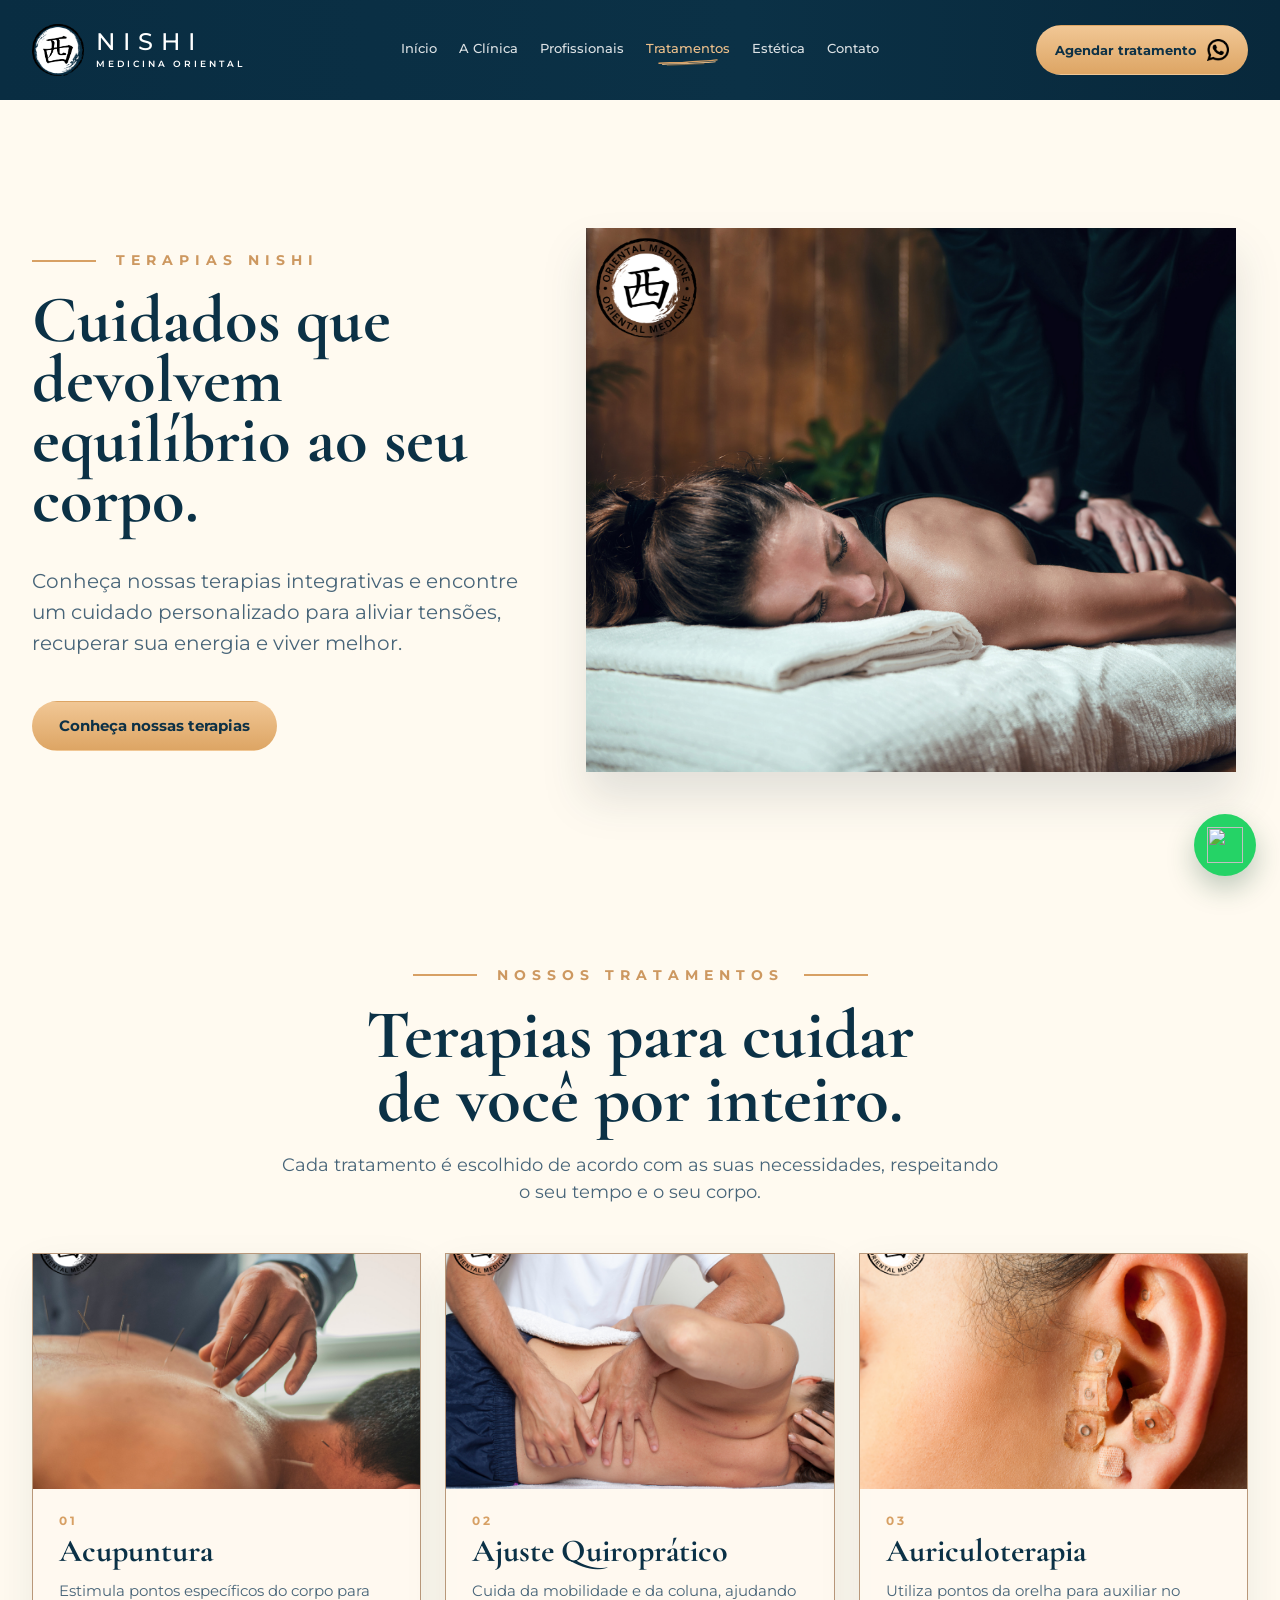
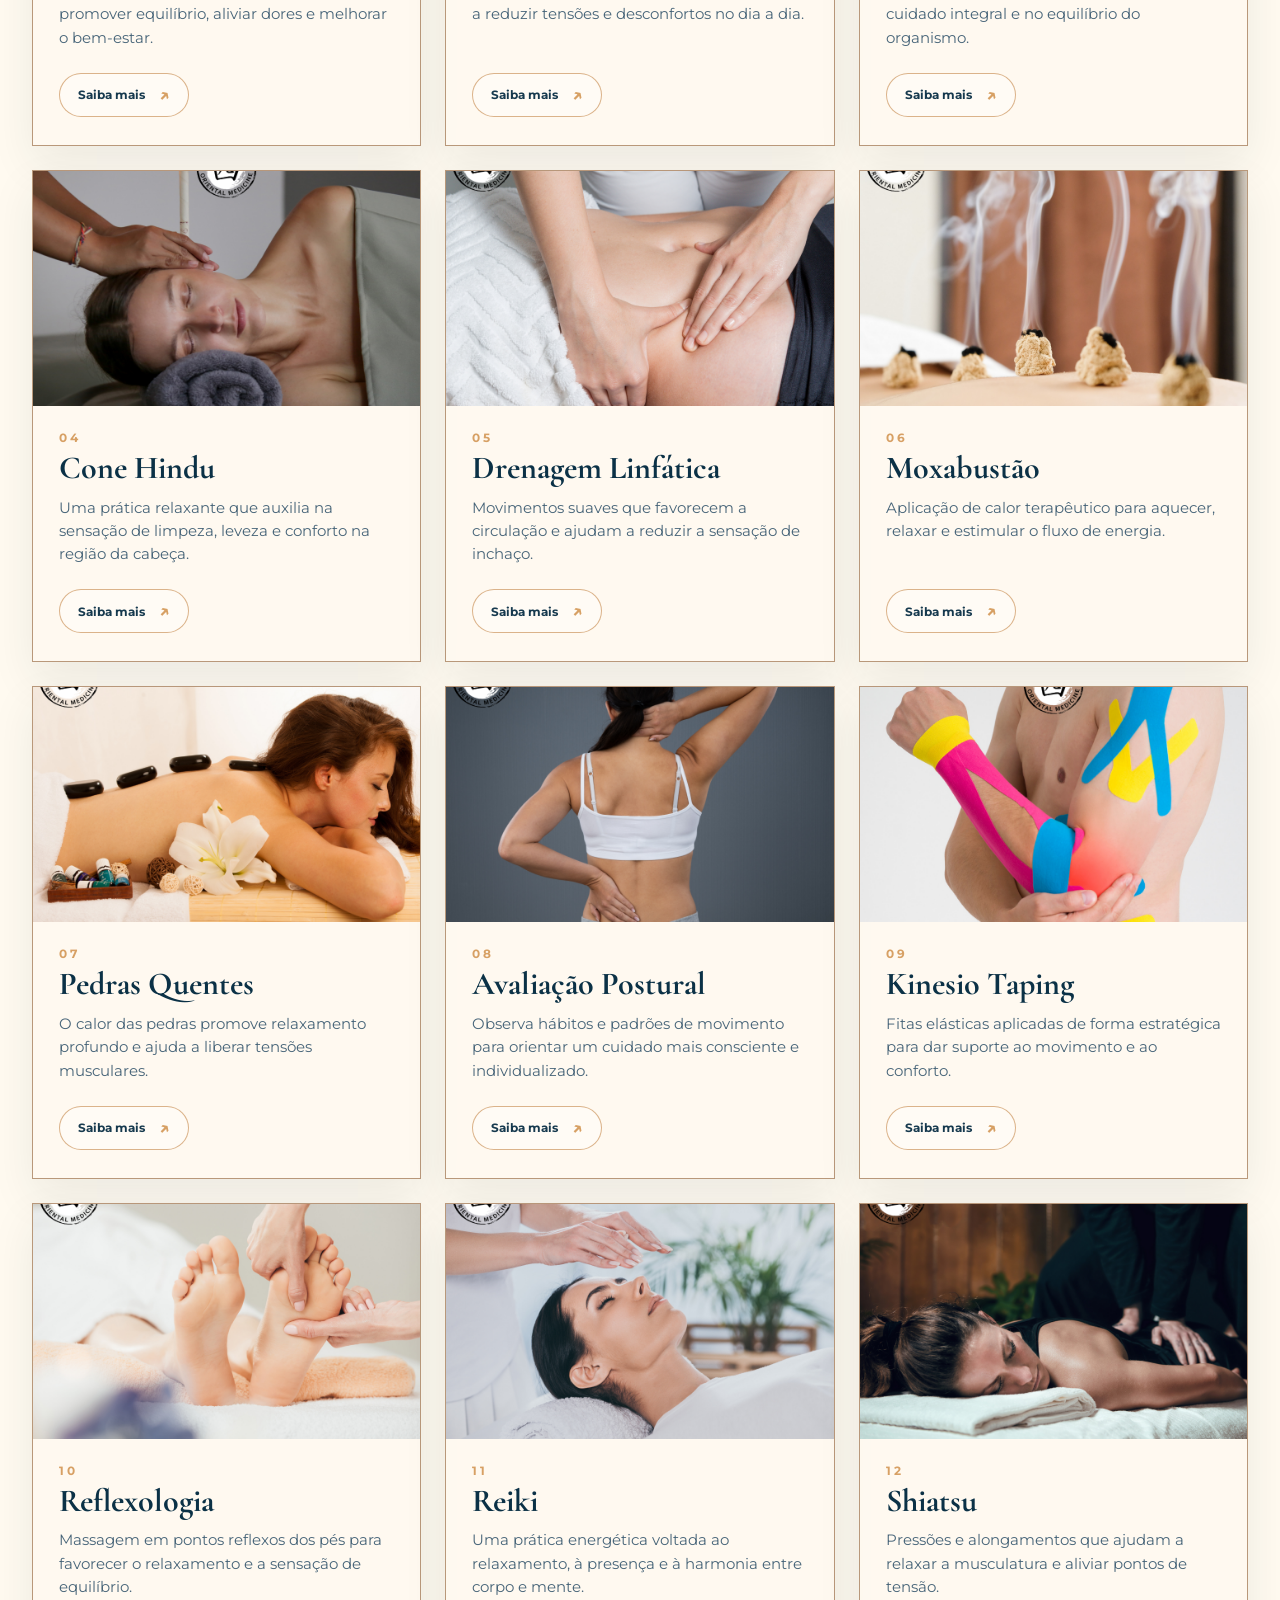
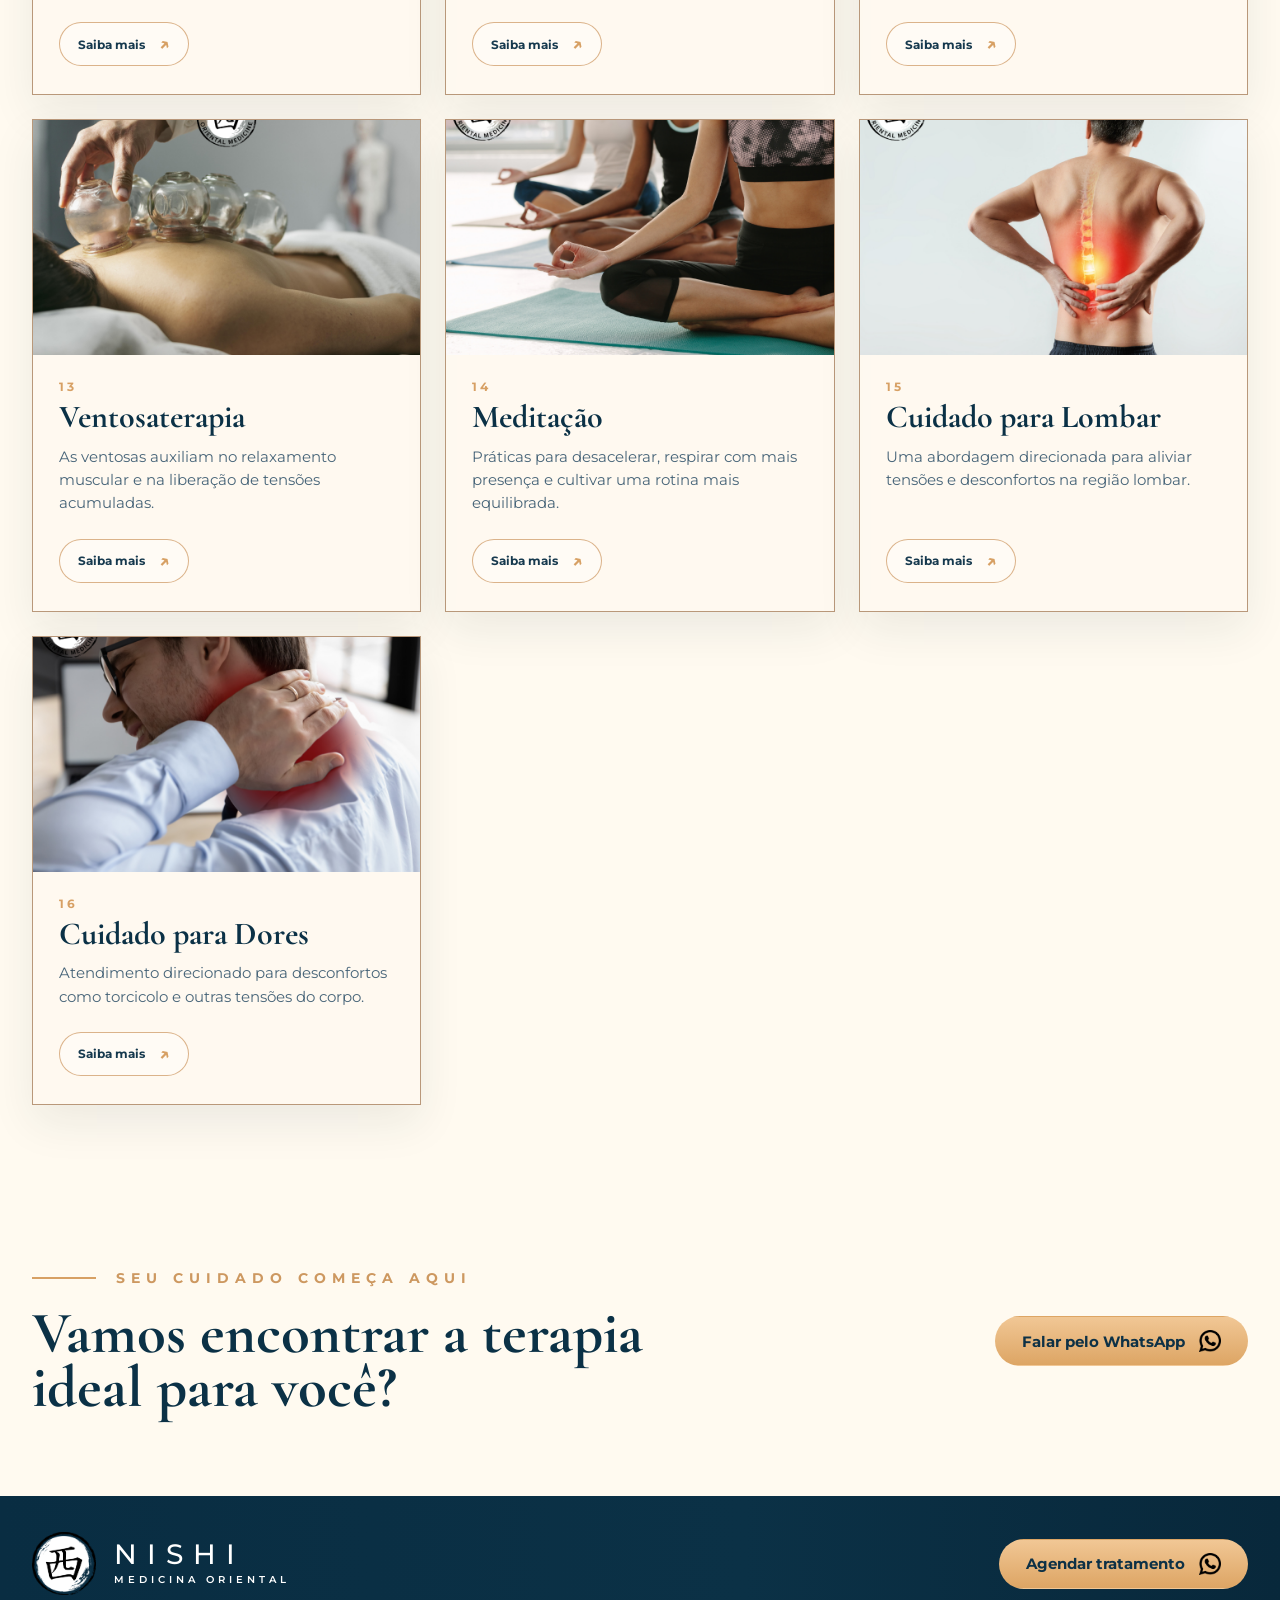
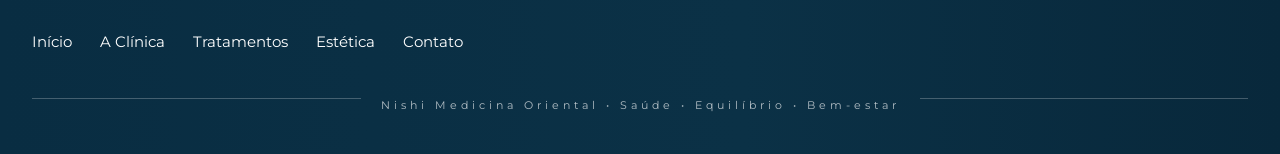
==== commit a806f45f: "adicionado novos videos ao projeto e novas animações com gsap" ====
--- a/tratamentos.html
+++ b/tratamentos.html
@@ -52,6 +52,8 @@
 		</div>
 	</header>
 
+	<div id="smooth-wrapper">
+	<div id="smooth-content">
 	<main>
 		<section class="therapy-page-hero section-cream" id="inicio">
 			<div class="container therapy-page-hero-grid">
@@ -111,8 +113,14 @@
 		</div>
 		<div class="footer-line"><span></span>Nishi Medicina Oriental • Saúde • Equilíbrio • Bem-estar<span></span></div>
 	</footer>
+	</div>
+	</div>
 
-	<a class="whatsapp-float" href="https://wa.me/5547991197855" target="_blank" rel="noopener" aria-label="Fale conosco pelo WhatsApp"><img src="./assets/img/whatsapp-original.svg" alt=""></a>
+	<a class="whatsapp-float" href="https://wa.me/5547991197855" target="_blank" rel="noopener" aria-label="Fale conosco pelo WhatsApp"><img src="./assets/img/" alt=""></a>
+	<script src="https://cdn.jsdelivr.net/npm/gsap@3.15/dist/gsap.min.js"></script>
+	<script src="https://cdn.jsdelivr.net/npm/gsap@3.15/dist/ScrollTrigger.min.js"></script>
+	<script src="https://cdn.jsdelivr.net/npm/gsap@3.15/dist/ScrollSmoother.min.js"></script>
 	<script src="./js/script.js"></script>
+	<script src="./js/animations.js"></script>
 </body>
 </html>
--- a/css/style.css
+++ b/css/style.css
@@ -20,6 +20,28 @@
   overflow-x: clip;
 }
 
+/* Fixed controls remain outside the content transformed by ScrollSmoother. */
+html.has-scroll-animations {
+  scroll-behavior: auto;
+}
+.has-scroll-animations #smooth-content {
+  overflow-x: clip;
+}
+/* GSAP controla o movimento; as transições de cor dos botões continuam ativas. */
+.has-scroll-animations .scroll-reveal-target {
+  transition-property: color, background-color, border-color, box-shadow;
+}
+.has-smooth-scroll .site-header {
+  position: fixed;
+  inset: 0 0 auto;
+}
+.has-smooth-scroll #smooth-content {
+  padding-top: var(--header-height);
+}
+#smooth-content {
+  display: flow-root;
+}
+
 
 body {
   margin: 0;
@@ -192,9 +214,13 @@
 }
 .header-inner {
   min-height: var(--header-height);
-  display: flex;
+  display: grid;
+  grid-template-columns: minmax(0, 1fr) auto minmax(0, 1fr);
   align-items: center;
   gap: 24px;
+}
+.header-inner > .brand {
+  justify-self: start;
 }
 .brand {
   display: inline-flex;
@@ -230,20 +256,11 @@
   letter-spacing: 6px;
 }
 .main-nav {
-  position: absolute;
-  top: 100%;
-  right: max(32px, calc((100% - 1500px) / 2));
-  display: none;
-  width: min(360px, 100%);
-  max-height: calc(100vh - var(--header-height));
-  max-height: calc(100dvh - var(--header-height));
-  overflow-y: auto;
-  overscroll-behavior: contain;
-  padding: 16px 24px 24px;
-  flex-direction: column;
-  gap: 4px;
-  background: var(--navy);
-  box-shadow: 0 18px 28px rgba(8, 41, 59, 0.18);
+  display: flex;
+  align-items: center;
+  flex-shrink: 0;
+  justify-self: center;
+  gap: 16px;
   font-size: 15px;
   font-weight: 500;
 }
@@ -251,7 +268,8 @@
   display: flex;
 }
 .header-cta {
-  margin-left: auto;
+  flex-shrink: 0;
+  justify-self: end;
   order: 1;
 }
 .main-nav a,
@@ -292,10 +310,16 @@
 .main-nav a.active::after,
 .footer-main nav a:hover::after {
   opacity: 1;
+}
+.main-nav a:hover::after,
+.main-nav a.active::after {
   transform: translateX(-50%) translateY(1px);
 }
+.footer-main nav a:hover::after {
+  transform: translateX(-50%) translateY(1px);
+}
 .menu-toggle {
-  display: block;
+  display: none;
   flex: 0 0 48px;
   order: 2;
   width: 48px;
@@ -391,15 +415,7 @@
 .section-cream,
 .section-bg {
   background-color: var(--cream-2);
-  background-image:
-    linear-gradient(rgba(255, 250, 240, 0.76), rgba(255, 250, 240, 0.8)),
-    url("../assets/img/planodefundo.png");
-  background-size: cover;
-  background-position: center;
-  background-repeat: no-repeat;
-}
-.section-bg {
-  background-attachment: scroll;
+  background-image: none;
 }
 .hero,
 .treatments,
@@ -414,10 +430,44 @@
   align-items: center;
 }
 .hero {
+  position: relative;
+  isolation: isolate;
   height: auto;
   overflow: hidden;
 }
+.hero-copy {
+  min-width: 0;
+}
+.hero-video {
+  position: absolute;
+  inset: 0 auto 0 0;
+  z-index: 0;
+  display: none;
+  width: 58%;
+  height: 100%;
+  object-fit: cover;
+  object-position: left center;
+  opacity: 0.12;
+  -webkit-mask-image: linear-gradient(to right, #000 55%, transparent);
+  mask-image: linear-gradient(to right, #000 55%, transparent);
+  pointer-events: none;
+}
+.hero-video-playing .hero-video {
+  display: block;
+}
+.hero-castle {
+  position: absolute;
+  z-index: 1;
+  right: -2%;
+  bottom: -3%;
+  width: clamp(180px, 21vw, 360px);
+  height: auto;
+  opacity: .028;
+  pointer-events: none;
+}
 .hero-grid {
+  position: relative;
+  z-index: 1;
   min-height: inherit;
   display: grid;
   grid-template-columns: minmax(0, 0.47fr) minmax(0, 0.53fr);
@@ -482,12 +532,40 @@
   position: relative;
   display: grid;
   place-items: end center;
+  min-height: min(720px, calc(100svh - 196px));
+  overflow: hidden;
+}
+.hero-visual::after {
+  content: "";
+  position: absolute;
+  z-index: 1;
+  left: 50%;
+  bottom: clamp(118px, 13%, 116px);
+  width: min(38%, 310px);
+  height: clamp(28px, 8%, 64px);
+  border-radius: 50%;
+  background:
+    radial-gradient(ellipse at center, rgba(236, 146, 43, .16) 0%, rgba(216, 170, 118, 0.15) 46%, rgba(214, 161, 99, 0) 72%),
+    radial-gradient(ellipse at center, rgba(17, 43, 58, 0.08) 0%, rgba(17, 43, 58, 0) 68%);
+  filter: blur(1px);
+  transform: translateX(-50%);
+  pointer-events: none;
 }
 .hero-visual img {
   position: relative;
   z-index: 2;
-  width: min(84%, 700px);
+  width: auto;
+  height: min(740px, calc(100svh - var(--header-height) - 44px));
+  max-width: none;
+  transform: translateY(12%) scale(1.42);
+  transform-origin: center bottom;
   filter: drop-shadow(0 26px 22px rgba(17, 43, 58, 0.1));
+  -webkit-mask-image: linear-gradient(to bottom, #000 67%, rgba(0, 0, 0, 0.94) 71%, rgba(0, 0, 0, 0.34) 76%, transparent 81%);
+  mask-image: linear-gradient(to bottom, #000 67%, rgba(0, 0, 0, 0.94) 71%, rgba(0, 0, 0, 0.34) 76%, transparent 81%);
+  -webkit-mask-size: 100% 100%;
+  mask-size: 100% 100%;
+  -webkit-mask-repeat: no-repeat;
+  mask-repeat: no-repeat;
 }
 .enso {
   position: absolute;
@@ -496,14 +574,16 @@
 }
 .enso-large {
   inset: 10px 0 auto auto;
-  width: min(92%, 690px);
+  z-index: 3;
+  width: min(93%, 690px);
   height: min(92%, 690px);
   border: 3px solid rgba(214, 161, 99, 0.52);
   border-left-color: transparent;
   transform: rotate(-28deg);
 }
 .enso-soft {
-  width: 520px;
+  z-index: 0;
+  width: 530px;
   height: 650px;
   right: 115px;
   bottom: 4px;
@@ -517,6 +597,100 @@
   height: 28px;
   border-radius: 50%;
   background: var(--gold);
+}
+
+.treatment-process {
+  position: relative;
+  isolation: isolate;
+  overflow: hidden;
+  scroll-margin-top: var(--header-height);
+  color: #fff;
+  background: linear-gradient(110deg, #082b3f, #0e3b52);
+}
+.treatment-process::before {
+  content: "";
+  position: absolute;
+  inset: 0;
+  z-index: -1;
+  background: linear-gradient(90deg, transparent, rgba(239, 193, 140, 0.08) 48%, transparent);
+  pointer-events: none;
+}
+.process-inner {
+  padding: 86px 0 92px;
+}
+.process-heading {
+  max-width: 850px;
+  margin: 0 auto 58px;
+  text-align: center;
+}
+.process-heading h2 {
+  color: #fff;
+  font-size: clamp(48px, 4.2vw, 72px);
+  line-height: 0.98;
+  text-wrap: balance;
+}
+.process-heading p {
+  max-width: 680px;
+  margin: 20px auto 0;
+  color: rgba(255, 255, 255, 0.76);
+  font-size: 17px;
+  line-height: 1.65;
+}
+.process-list {
+  display: grid;
+  grid-template-columns: repeat(4, minmax(0, 1fr));
+  gap: 44px;
+  margin: 0;
+  padding: 0;
+  list-style: none;
+}
+.process-step {
+  position: relative;
+  display: grid;
+  align-content: start;
+  gap: 24px;
+}
+.process-step:not(:last-child)::after {
+  content: "";
+  position: absolute;
+  top: 43px;
+  left: 108px;
+  width: calc(100% - 86px);
+  height: 1px;
+  background: linear-gradient(90deg, rgba(239, 193, 140, 0.72), rgba(239, 193, 140, 0.18));
+}
+.process-icon {
+  position: relative;
+  z-index: 1;
+  width: 88px;
+  height: 88px;
+  display: grid;
+  place-items: center;
+  border: 1px solid rgba(239, 193, 140, 0.78);
+  border-radius: 50%;
+  background: var(--navy);
+  color: var(--gold-2);
+}
+.process-icon svg {
+  width: 44px;
+  height: 44px;
+  fill: none;
+  stroke: currentColor;
+  stroke-width: 1.8;
+  stroke-linecap: round;
+  stroke-linejoin: round;
+}
+.process-step h3 {
+  margin-bottom: 10px;
+  color: #fff;
+  font-size: 28px;
+  line-height: 1.05;
+}
+.process-step p {
+  max-width: 30ch;
+  color: rgba(255, 255, 255, 0.72);
+  font-size: 14px;
+  line-height: 1.65;
 }
 
 .section-center {
@@ -935,11 +1109,19 @@
   border: 2px solid rgba(255, 255, 255, 0.8);
   box-shadow: var(--shadow);
 }
-.clinic-photo img {
+.clinic-photo :is(img, video) {
   width: 100%;
   height: 100%;
   display: block;
   object-fit: cover;
+  transition: opacity 0.18s ease, transform 0.32s cubic-bezier(0.16, 1, 0.3, 1);
+}
+.clinic-photo video {
+  background: var(--navy-2);
+}
+.clinic-photo.is-changing :is(img, video) {
+  opacity: 0;
+  transform: scale(1.025);
 }
 .photo-reception {
   width: 58%;
@@ -980,12 +1162,97 @@
   color: var(--gold);
   font-size: 22px;
 }
+.collage-toggle:disabled {
+  cursor: wait;
+  opacity: 0.72;
+}
 .enso-collage {
   inset: 0 4% 0 18%;
   border: 2px solid var(--line);
   border-left-color: transparent;
   border-radius: 50%;
   transform: rotate(-22deg);
+}
+
+.impact {
+  position: relative;
+  isolation: isolate;
+  overflow: hidden;
+  scroll-margin-top: var(--header-height);
+  color: #fff;
+  background: linear-gradient(120deg, #072b3f, #0e3b52);
+}
+.impact-inner {
+  padding: 88px 0 96px;
+}
+.impact-heading {
+  display: grid;
+  grid-template-columns: minmax(0, 1fr) minmax(280px, 0.55fr);
+  align-items: end;
+  gap: 48px;
+  margin-bottom: 48px;
+}
+.impact-heading h2 {
+  max-width: 880px;
+  color: #fff;
+  font-size: clamp(48px, 4.6vw, 78px);
+  line-height: 0.96;
+  text-wrap: balance;
+}
+.impact-heading p {
+  max-width: 48ch;
+  color: rgba(255, 255, 255, 0.76);
+  font-size: 16px;
+  line-height: 1.65;
+}
+.impact-grid {
+  display: grid;
+  grid-template-columns: repeat(3, minmax(0, 1fr));
+  gap: 34px;
+}
+.impact-item figure {
+  height: 250px;
+  margin: 0 0 26px;
+  overflow: hidden;
+  border-radius: 14px;
+  box-shadow: 0 24px 52px rgba(0, 0, 0, 0.24);
+}
+.impact-item img {
+  width: 100%;
+  height: 100%;
+  display: block;
+  object-fit: cover;
+  transition: transform 0.65s cubic-bezier(0.16, 1, 0.3, 1);
+}
+.impact-item:nth-child(1) img { object-position: center 44%; }
+.impact-item:nth-child(2) img { object-position: center 54%; }
+.impact-item:nth-child(3) img { object-position: center 48%; }
+.impact-item:hover img { transform: scale(1.035); }
+.impact-item strong {
+  display: block;
+  color: var(--gold-2);
+  font-family: var(--serif);
+  font-size: clamp(56px, 5vw, 84px);
+  font-weight: 600;
+  font-variant-numeric: tabular-nums;
+  letter-spacing: -0.025em;
+  line-height: 0.85;
+}
+.impact-item strong span {
+  margin-right: 2px;
+  font-size: 0.68em;
+}
+.impact-item h3 {
+  margin: 18px 0 8px;
+  color: #fff;
+  font-size: 28px;
+  line-height: 1.05;
+}
+.impact-item p {
+  max-width: 42ch;
+  color: rgba(255, 255, 255, 0.7);
+  font-size: 14px;
+  line-height: 1.6;
 }
 
 .team-grid,
@@ -1165,6 +1432,87 @@
   background: var(--gold);
 }
 
+.location {
+  overflow: hidden;
+  scroll-margin-top: var(--header-height);
+}
+.location-grid {
+  display: grid;
+  grid-template-columns: minmax(0, 0.72fr) minmax(0, 1.28fr);
+  align-items: center;
+  gap: 72px;
+  padding: 76px 0;
+}
+.location-copy h2 {
+  max-width: 660px;
+  font-size: clamp(50px, 4.1vw, 70px);
+}
+.location-copy .section-text {
+  max-width: 580px;
+  margin: 24px 0 30px;
+  font-size: 17px;
+}
+.location-copy address {
+  display: flex;
+  align-items: center;
+  gap: 16px;
+  margin-bottom: 30px;
+  font-style: normal;
+}
+.location-copy address > span {
+  flex: 0 0 auto;
+  width: 56px;
+  height: 56px;
+  display: grid;
+  place-items: center;
+  border: 1px solid var(--line);
+  border-radius: 50%;
+  color: var(--gold);
+}
+.location-copy address svg {
+  width: 29px;
+  height: 29px;
+  fill: none;
+  stroke: currentColor;
+  stroke-width: 1.6;
+  stroke-linecap: round;
+  stroke-linejoin: round;
+}
+.location-copy address div {
+  display: grid;
+  gap: 6px;
+}
+.location-copy address strong {
+  color: var(--navy);
+  font-size: 16px;
+}
+.location-copy address small {
+  color: var(--muted);
+  font-size: 14px;
+}
+.map-frame {
+  position: relative;
+  min-height: 520px;
+  overflow: hidden;
+  border-radius: 16px;
+  box-shadow: var(--shadow);
+}
+.map-frame::after {
+  content: "";
+  position: absolute;
+  inset: 14px;
+  border: 1px solid rgba(255, 255, 255, 0.62);
+  border-radius: 10px;
+  pointer-events: none;
+}
+.map-frame iframe {
+  width: 100%;
+  height: 520px;
+  display: block;
+  border: 0;
+  filter: saturate(0.78) sepia(0.08) contrast(0.96);
+}
+
 .contact-items {
   display: grid;
   grid-template-columns: 1fr;
--- a/css/responsive.css
+++ b/css/responsive.css
@@ -17,10 +17,13 @@
     height: auto;
     aspect-ratio: 1;
 }
-.hero-visual img,
 .aesthetic-hero-visual img,
 .therapy-page-visual img {
     height: auto;
+}
+.hero-visual img {
+    width: auto;
+    height: min(740px, calc(100svh - var(--header-height) - 44px));
 }
 .aesthetic-contact-inner > .btn,
 .therapy-page-contact-inner > .btn {
@@ -59,10 +62,45 @@
     .footer-line { width: calc(100% - 64px); }
 }
 
+/* Keep the full navigation comfortable on smaller notebook screens. */
+@media (min-width: 1121px) and (max-width: 1280px) {
+    .header-inner { gap: 16px; }
+    .site-header .brand { gap: 12px; }
+    .site-header .brand-mark { width: 52px; height: 52px; }
+    .site-header .brand-text strong { font-size: 24px; letter-spacing: 8px; }
+    .site-header .brand-text small { font-size: 9px; letter-spacing: 3px; }
+    .main-nav { gap: 6px; font-size: 13px; }
+    .header-cta { padding-inline: 18px; font-size: 13px; gap: 10px; }
+}
+
 /* Tablets, including landscape: two cards per row and stacked introductions. */
 @media (max-width: 1120px) {
     :root { --header-height: 88px; }
     .container { width: calc(100% - 48px); }
+    .header-inner { display: flex; }
+    .menu-toggle { display: block; }
+    .header-cta { margin-left: auto; }
+    .main-nav {
+        position: absolute;
+        top: 100%;
+        right: 24px;
+        display: none;
+        width: min(360px, 100%);
+        max-height: calc(100vh - var(--header-height));
+        max-height: calc(100dvh - var(--header-height));
+        overflow-y: auto;
+        overscroll-behavior: contain;
+        padding: 16px 24px 24px;
+        flex-direction: column;
+        align-items: stretch;
+        gap: 4px;
+        background: var(--navy);
+        box-shadow: 0 18px 28px rgba(8, 41, 59, 0.18);
+    }
+    .main-nav.open { display: flex; }
+    .main-nav a::after { left: 8px; transform: none; }
+    .main-nav a:hover::after,
+    .main-nav a.active::after { transform: translateY(1px); }
     .hero,
     .treatments,
     .clinic,
@@ -94,10 +132,14 @@
         min-height: 0;
         margin-inline: auto;
     }
+    .hero-visual { min-height: 560px; }
     .hero-visual img {
-        width: 80%;
-        max-height: 540px;
+        width: min(92%, 590px);
+        height: auto;
+        max-width: 100%;
+        max-height: 590px;
         object-fit: contain;
+        transform: translateY(9%) scale(1.26);
     }
     .aesthetic-hero-visual img,
     .therapy-page-visual img {
@@ -119,6 +161,20 @@
         width: min(100%, 760px);
         margin-inline: auto;
     }
+    .process-list { grid-template-columns: repeat(2, minmax(0, 1fr)); }
+    .process-step {
+        grid-template-columns: 88px minmax(0, 1fr);
+        gap: 20px;
+    }
+    .process-step:not(:last-child)::after { display: none; }
+    .impact-heading { grid-template-columns: minmax(0, 1fr); gap: 20px; }
+    .impact-grid { gap: 24px; }
+    .impact-item figure { height: 210px; }
+    .location-grid {
+        grid-template-columns: minmax(0, 1fr);
+        gap: 36px;
+    }
+    .location-copy { max-width: 760px; }
     .contact-items { grid-template-columns: repeat(3, minmax(0, 1fr)); }
     .contact-form {
         width: 100%;
@@ -138,6 +194,35 @@
 }
 
 @media (max-width: 760px) {
+    .hero .hero-video { display: none; }
+    main > .has-mobile-clouds {
+        position: relative;
+        isolation: isolate;
+        overflow: clip;
+    }
+    .mobile-clouds {
+        position: absolute;
+        inset: 0;
+        z-index: -1;
+        overflow: clip;
+        pointer-events: none;
+        opacity: 0.14;
+        mix-blend-mode: multiply;
+    }
+    .mobile-clouds video {
+        position: sticky;
+        top: 0;
+        display: block;
+        width: 100%;
+        height: 100svh;
+        max-height: 100%;
+        object-fit: cover;
+        object-position: center;
+    }
+    :is(.treatment-process, .impact) > .mobile-clouds {
+        opacity: 0.08;
+        mix-blend-mode: screen;
+    }
     :root { --header-height: 80px; }
     .container { width: calc(100% - 40px); }
     .header-inner { gap: 12px; }
@@ -173,6 +258,9 @@
         padding-block: 48px;
         gap: 32px;
     }
+    .process-inner,
+    .impact-inner,
+    .location-grid { padding-block: 56px; }
     h1 { font-size: clamp(42px, 10.5vw, 68px); line-height: 1; }
     h2,
     .treatments h2,
@@ -180,6 +268,9 @@
     .team-intro h2,
     .reviews-grid > aside h2,
     .contact h2,
+    .process-heading h2,
+    .impact-heading h2,
+    .location-copy h2,
     .aesthetic-contact h2,
     .therapy-page-contact h2 {
         font-size: clamp(36px, 8.5vw, 56px);
@@ -195,6 +286,26 @@
     .btn { min-height: 52px; padding: 12px 20px; font-size: 14px; }
     .doctor-list,
     .contact-items { grid-template-columns: minmax(0, 1fr); }
+    .process-heading { margin-bottom: 38px; }
+    .process-list,
+    .impact-grid { grid-template-columns: minmax(0, 1fr); }
+    .process-step { align-items: start; }
+    .impact-heading { margin-bottom: 34px; }
+    .impact-item {
+        display: grid;
+        grid-template-columns: minmax(0, 0.9fr) minmax(0, 1.1fr);
+        align-items: start;
+        gap: 0 22px;
+    }
+    .impact-item figure {
+        grid-row: span 3;
+        height: 100%;
+        min-height: 220px;
+        margin: 0;
+    }
+    .impact-item strong { margin-top: 8px; }
+    .map-frame,
+    .map-frame iframe { min-height: 390px; height: 390px; }
     .doctor-photo {
         height: clamp(260px, 65vw, 420px);
         background-position: center 30%;
@@ -231,6 +342,12 @@
     .hero-visual,
     .aesthetic-hero-visual,
     .therapy-page-visual { max-width: 420px; }
+    .hero-visual { min-height: 430px; }
+    .hero-visual img {
+        width: min(100%, 430px);
+        max-height: 470px;
+        transform: translateY(9%) scale(1.2);
+    }
     .actions,
     .footer-main { gap: 16px; }
     .btn,
@@ -251,6 +368,27 @@
     .photo-room { width: 50%; height: 200px; top: 130px; right: 0; }
     .photo-detail { width: 76%; height: 180px; left: 8%; bottom: 44px; }
     .collage-toggle { right: 0; min-height: 44px; }
+    .process-step {
+        grid-template-columns: 72px minmax(0, 1fr);
+        gap: 16px;
+    }
+    .process-icon { width: 72px; height: 72px; }
+    .process-icon svg { width: 36px; height: 36px; }
+    .process-step h3 { font-size: 25px; }
+    .impact-item {
+        grid-template-columns: minmax(0, 1fr);
+        gap: 0;
+    }
+    .impact-item figure {
+        grid-row: auto;
+        height: auto;
+        min-height: 0;
+        aspect-ratio: 16 / 10;
+        margin-bottom: 24px;
+    }
+    .impact-item + .impact-item { margin-top: 18px; }
+    .map-frame,
+    .map-frame iframe { min-height: 340px; height: 340px; }
     .review-card { padding: 20px; }
     .review-head { gap: 10px; }
     .review-head span { flex: 0 0 44px; width: 44px; height: 44px; }
@@ -267,4 +405,5 @@
 @media (prefers-reduced-motion: reduce) {
     html { scroll-behavior: auto; }
     .menu-toggle span { transition: none; }
-}
+    .hero-video { display: none; }
+}
